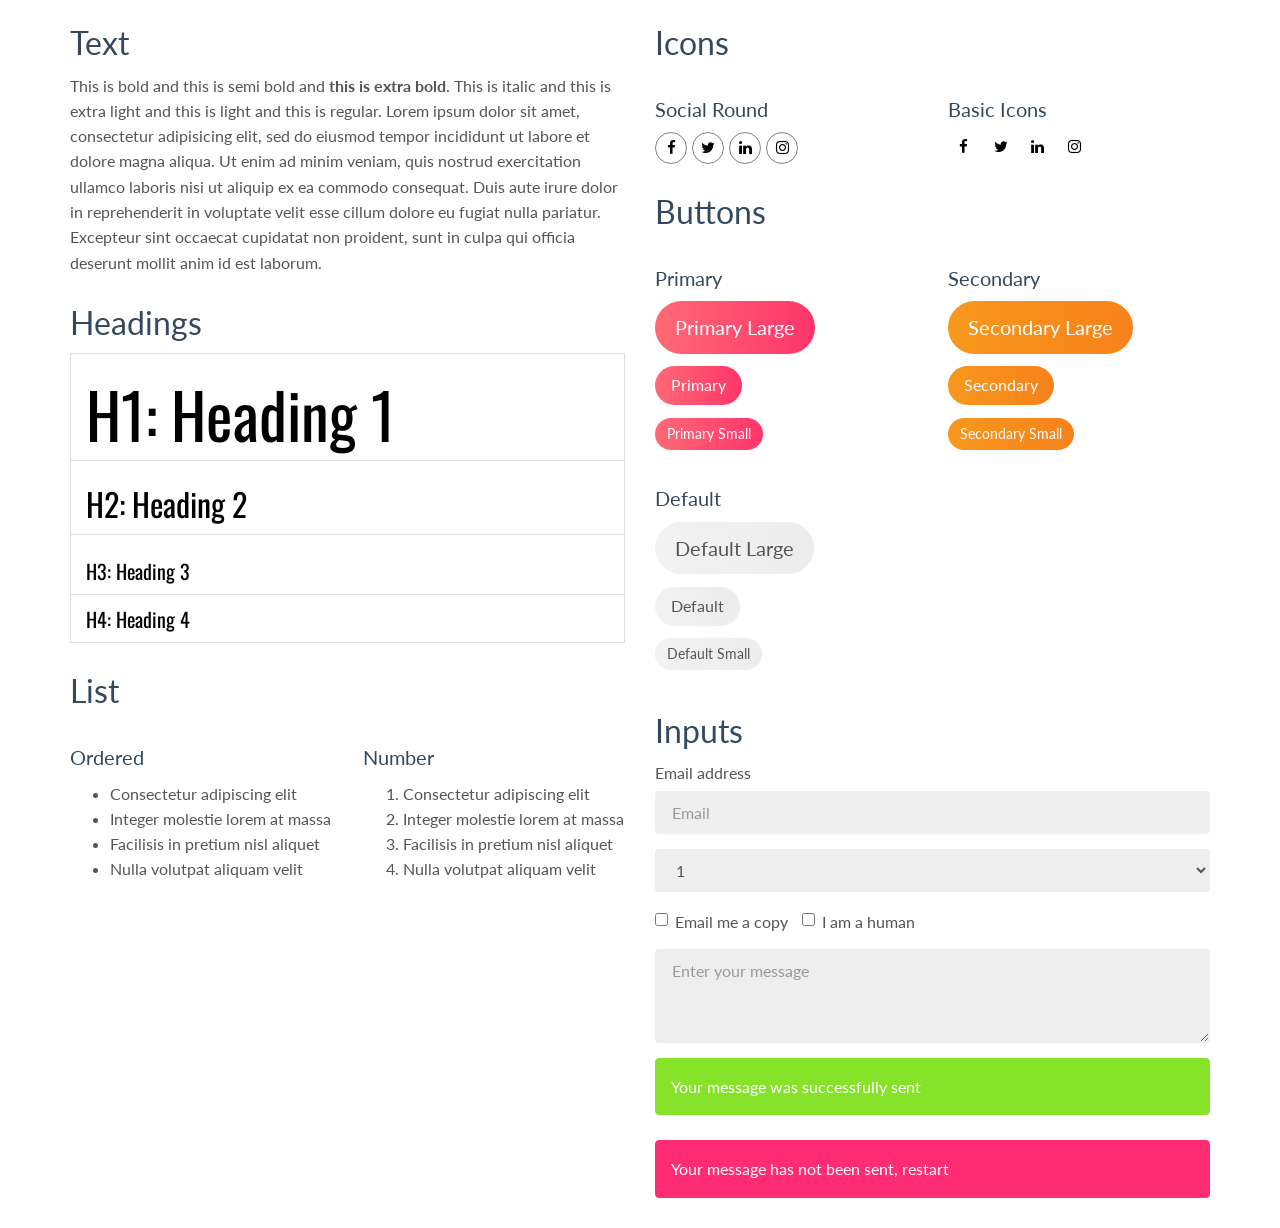
==== components.html @ 8ec6f029 "Add files via upload" ====
<!DOCTYPE html>
<html lang="en">

<head>
  <meta charset="UTF-8">
  <meta content="IE=edge" http-equiv="X-UA-Compatible">
  <meta content="width=device-width,initial-scale=1" name="viewport">
  <meta content="description" name="description">
  <meta name="google" content="notranslate" />
  <meta content="Mashup templates have been developped by Orson.io team" name="author">

  <!-- Disable tap highlight on IE -->
  <meta name="msapplication-tap-highlight" content="no">
  
  <link rel="apple-touch-icon" sizes="180x180" href="./assets/apple-icon-180x180.png">
  <link href="./assets/favicon.ico" rel="icon">

  <title>Title page</title>  

<link href="./main.d8e0d294.css" rel="stylesheet"></head>

<body class="white">


<!-- Add your site or app content here -->
  <div class="container">
    <div class="row">
      <div class="col-xs-12 col-md-6">

        <div class="template-example">
          <h2 class="template-title-example">Text</h2>
          <p>This is bold and this is semi bold and <b>this is extra bold</b>. This is italic and this is extra light and this is light
          and this is regular. Lorem ipsum dolor sit amet, consectetur adipisicing elit, sed do eiusmod
          tempor incididunt ut labore et dolore magna aliqua. Ut enim ad minim veniam,
          quis nostrud exercitation ullamco laboris nisi ut aliquip ex ea commodo
          consequat. Duis aute irure dolor in reprehenderit in voluptate velit esse
          cillum dolore eu fugiat nulla pariatur. Excepteur sint occaecat cupidatat non
          proident, sunt in culpa qui officia deserunt mollit anim id est laborum.
          </p>
        </div>

        <div class="template-example">
          <h2 class="template-title-example">Headings</h2>
          
          <table class="table table-bordered">
            <tr><td><h1>H1: Heading 1</h1></td></tr>
            <tr><td><h2>H2: Heading 2</h2></td></tr>
            <tr><td><h3>H3: Heading 3</h3></td></tr>
            <tr><td><h4>H4: Heading 4</h4></td></tr>
          </table>
          
        </div>

        
        <div class="template-example">
          <h2 class="template-title-example">List</h2>
          <div class="row">
            <div class="col-md-6">
              <h3 class="template-title-example">Ordered</h3>
              <ul>
                <li>Consectetur adipiscing elit</li>
                <li>Integer molestie lorem at massa</li>
                <li>Facilisis in pretium nisl aliquet</li>
                <li>Nulla volutpat aliquam velit</li>
              </ul>
            </div>
            <div class="col-md-6">
              <h3 class="template-title-example">Number</h3>
              <ol>
                <li>Consectetur adipiscing elit</li>
                <li>Integer molestie lorem at massa</li>
                <li>Facilisis in pretium nisl aliquet</li>
                <li>Nulla volutpat aliquam velit</li>
              </ol>
            </div>
          </div>
        </div>
        
      </div>

      <div class="col-xs-12 col-md-6">
        <div class="template-example">
          <h2 class="template-title-example">Icons</h2>
          
          <div class="row">
            <div class="col-md-6">
              <h3 class="template-title-example">Social Round</h2>
              <ul class="list-icons">
                <li>
                  <a href="" class="social-round-icon fa-icon">
                    <i class="fa fa-facebook"></i>
                  </a>
                </li>
                <li>
                  <a href="" class="social-round-icon fa-icon">
                    <i class="fa fa-twitter"></i>
                  </a>
                </li>
                <li>
                  <a href="" class="social-round-icon fa-icon">
                    <i class="fa fa-linkedin"></i>
                  </a>
                </li>
                <li>
                  <a href="" class="social-round-icon fa-icon">
                    <i class="fa fa-instagram"></i>
                  </a>
                </li>
              </ul>
            </div>
            <div class="col-md-6">
               <h3 class="template-title-example">Basic Icons</h2>
                <ul class="list-icons">
                  <li>
                    <span class="fa-icon">
                      <i class="fa fa-facebook"></i>
                    </span>
                  </li>
                  <li>
                    <span class="fa-icon">
                      <i class="fa fa-twitter"></i>
                    </span>
                  </li>
                  <li>
                    <span class="fa-icon">
                      <i class="fa fa-linkedin"></i>
                    </span>
                  </li>
                  <li>
                    <span class="fa-icon">
                      <i class="fa fa-instagram"></i>
                    </span>
                  </li>
                </ul>
            </div>

          </div>


          


        </div>

        <div class="template-example">
          <h2 class="template-title-example">Buttons</h2>
          <div class="row">
            <div class="col-md-6">
              <h3 class="template-title-example">Primary</h2>
              <div class="row">
                  <div class="col-md-6">
                  <p><a href="" class="btn btn-primary btn-lg">Primary Large</a></p>
                  <p><a href="" class="btn btn-primary">Primary </a></p>
                  <p><a href="" class="btn btn-primary btn-sm">Primary Small</a></p>
                </div>
              </div>

              <h3 class="template-title-example">Default</h2>
              <div class="row">
                  <div class="col-md-6">
                  <p><a href="" class="btn btn-default btn-lg">Default Large</a></p>
                  <p><a href="" class="btn btn-default">Default </a></p>
                  <p><a href="" class="btn btn-default btn-sm">Default Small</a></p>
                </div>
              </div>

            </div>

            <div class="col-md-6">
              <h3 class="template-title-example">Secondary</h2>
              <div class="row">
                  <div class="col-md-6">
                  <p><a href="" class="btn btn-info btn-lg">Secondary Large</a></p>
                  <p><a href="" class="btn btn-info">Secondary </a></p>
                  <p><a href="" class="btn btn-info btn-sm">Secondary Small</a></p>
                </div>
              </div>
            </div>
          </div>
        </div>
        
        <div class="template-example">
          <h2 class="template-title-example">Inputs</h2>

            <div class="form-group">
              <label for="exampleInputEmail1">Email address</label>
              <input type="email" class="form-control" id="exampleInputEmail1" placeholder="Email">
            </div>

            <div class="form-group">
              <select class="form-control">
                <option>1</option>
                <option>2</option>
                <option>3</option>
                <option>4</option>
                <option>5</option>
              </select>
            </div>

            <div class="form-group">
              <label class="checkbox-inline">
                <input 
                type="checkbox" id="inlineCheckbox1" value="option1"> Email me a copy
              </label>
              <label class="checkbox-inline">
                <input type="checkbox" id="inlineCheckbox2" value="option2"> I am a human
              </label>
            </div>

            <div class="form-group">
              <textarea class="form-control" rows="3" placeholder="Enter your message"></textarea>
            </div>
            
            <div class="alert alert-success" role="alert">Your message was successfully sent</div>
            <div class="alert alert-danger" role="alert">Your message has not been sent, restart</div>
        </div>




      </div>
    </div>
  </div>

<script type="text/javascript" src="./main.bc58148c.js"></script>
---- main.d8e0d294.css ----
@import url(https://fonts.googleapis.com/css?family=Lato:400,700|Oswald);@import url(https://maxcdn.bootstrapcdn.com/font-awesome/4.7.0/css/font-awesome.min.css);/*!
 * Bootstrap v3.3.7 (http://getbootstrap.com)
 * Copyright 2011-2016 Twitter, Inc.
 * Licensed under MIT (https://github.com/twbs/bootstrap/blob/master/LICENSE)
 */
/*! normalize.css v3.0.3 | MIT License | github.com/necolas/normalize.css */html{font-family:sans-serif;-ms-text-size-adjust:100%;-webkit-text-size-adjust:100%}body{margin:0}article,aside,details,figcaption,figure,footer,header,hgroup,main,menu,nav,section,summary{display:block}audio,canvas,progress,video{display:inline-block;vertical-align:baseline}audio:not([controls]){display:none;height:0}[hidden],template{display:none}a{background-color:transparent}a:active,a:hover{outline:0}abbr[title]{border-bottom:1px dotted}b,strong{font-weight:700}dfn{font-style:italic}h1{font-size:2em;margin:.67em 0}mark{background:#ff0;color:#000}small{font-size:80%}sub,sup{font-size:75%;line-height:0;position:relative;vertical-align:baseline}sup{top:-.5em}sub{bottom:-.25em}img{border:0}svg:not(:root){overflow:hidden}figure{margin:1em 40px}hr{box-sizing:content-box;height:0}pre{overflow:auto}code,kbd,pre,samp{font-family:monospace,monospace;font-size:1em}button,input,optgroup,select,textarea{color:inherit;font:inherit;margin:0}button{overflow:visible}button,select{text-transform:none}button,html input[type=button],input[type=reset],input[type=submit]{-webkit-appearance:button;cursor:pointer}button[disabled],html input[disabled]{cursor:default}button::-moz-focus-inner,input::-moz-focus-inner{border:0;padding:0}input{line-height:normal}input[type=checkbox],input[type=radio]{box-sizing:border-box;padding:0}input[type=number]::-webkit-inner-spin-button,input[type=number]::-webkit-outer-spin-button{height:auto}input[type=search]{-webkit-appearance:textfield;box-sizing:content-box}input[type=search]::-webkit-search-cancel-button,input[type=search]::-webkit-search-decoration{-webkit-appearance:none}fieldset{border:1px solid silver;margin:0 2px;padding:.35em .625em .75em}textarea{overflow:auto}optgroup{font-weight:700}table{border-collapse:collapse;border-spacing:0}td,th{padding:0}

/*! Source: https://github.com/h5bp/html5-boilerplate/blob/master/src/css/main.css */@media print{*,:after,:before{background:transparent!important;color:#000!important;box-shadow:none!important;text-shadow:none!important}a,a:visited{text-decoration:underline}a[href]:after{content:" (" attr(href) ")"}abbr[title]:after{content:" (" attr(title) ")"}a[href^="#"]:after,a[href^="javascript:"]:after{content:""}blockquote,pre{border:1px solid #999;page-break-inside:avoid}thead{display:table-header-group}img,tr{page-break-inside:avoid}img{max-width:100%!important}h2,h3,p{orphans:3;widows:3}h2,h3{page-break-after:avoid}.navbar{display:none}.btn>.caret,.dropup>.btn>.caret{border-top-color:#000!important}.label{border:1px solid #000}.table{border-collapse:collapse!important}.table td,.table th{background-color:#fff!important}.table-bordered td,.table-bordered th{border:1px solid #ddd!important}}*,:after,:before{-webkit-box-sizing:border-box;-moz-box-sizing:border-box;box-sizing:border-box}html{font-size:10px;-webkit-tap-highlight-color:transparent}body{font-family:Lato,Helvetica,Arial,sans-serif;font-size:16px;line-height:1.58;color:#555;background-color:#fff}button,input,select,textarea{font-family:inherit;font-size:inherit;line-height:inherit}a{color:#ff0060;text-decoration:none}a:focus,a:hover{color:#b30043;text-decoration:underline}a:focus{outline:5px auto -webkit-focus-ring-color;outline-offset:-2px}figure{margin:0}img{vertical-align:middle}.img-responsive{display:block;max-width:100%;height:auto}.img-rounded{border-radius:6px}.img-thumbnail{padding:4px;line-height:1.58;background-color:#fff;border:1px solid #ddd;border-radius:4px;-webkit-transition:all .2s ease-in-out;-o-transition:all .2s ease-in-out;transition:all .2s ease-in-out;display:inline-block;max-width:100%;height:auto}.img-circle{border-radius:50%}hr{margin-top:25px;margin-bottom:25px;border:0;border-top:1px solid #eee}.sr-only{position:absolute;width:1px;height:1px;margin:-1px;padding:0;overflow:hidden;clip:rect(0,0,0,0);border:0}.sr-only-focusable:active,.sr-only-focusable:focus{position:static;width:auto;height:auto;margin:0;overflow:visible;clip:auto}[role=button]{cursor:pointer}.h1,.h2,.h3,.h4,.h5,.h6,h1,h2,h3,h4,h5,h6{font-family:Oswald,Helvetica,Arial,sans-serif;font-weight:400;line-height:1.1;color:#000}.h1 .small,.h1 small,.h2 .small,.h2 small,.h3 .small,.h3 small,.h4 .small,.h4 small,.h5 .small,.h5 small,.h6 .small,.h6 small,h1 .small,h1 small,h2 .small,h2 small,h3 .small,h3 small,h4 .small,h4 small,h5 .small,h5 small,h6 .small,h6 small{font-weight:400;line-height:1;color:#777}.h1,.h2,.h3,h1,h2,h3{margin-top:25px;margin-bottom:12.5px}.h1 .small,.h1 small,.h2 .small,.h2 small,.h3 .small,.h3 small,h1 .small,h1 small,h2 .small,h2 small,h3 .small,h3 small{font-size:65%}.h4,.h5,.h6,h4,h5,h6{margin-top:12.5px;margin-bottom:12.5px}.h4 .small,.h4 small,.h5 .small,.h5 small,.h6 .small,.h6 small,h4 .small,h4 small,h5 .small,h5 small,h6 .small,h6 small{font-size:75%}.h1,h1{font-size:63px}.h2,h2{font-size:27px}.h3,.h4,h3,h4{font-size:20px}.h5,h5{font-size:18px}.h6,h6{font-size:14px}p{margin:0 0 12.5px}.lead{margin-bottom:25px;font-size:18px;font-weight:300;line-height:1.4}@media (min-width:768px){.lead{font-size:24px}}.small,small{font-size:87%}.mark,mark{background-color:#fcf8e3;padding:.2em}.text-left{text-align:left}.text-right{text-align:right}.text-center{text-align:center}.text-justify{text-align:justify}.text-nowrap{white-space:nowrap}.text-lowercase{text-transform:lowercase}.initialism,.text-uppercase{text-transform:uppercase}.text-capitalize{text-transform:capitalize}.text-muted{color:#777}.text-primary{color:#ff0060}a.text-primary:focus,a.text-primary:hover{color:#cc004d}.text-success{color:#fff}a.text-success:focus,a.text-success:hover{color:#e6e6e6}.text-info{color:#31708f}a.text-info:focus,a.text-info:hover{color:#245269}.text-warning{color:#8a6d3b}a.text-warning:focus,a.text-warning:hover{color:#66512c}.text-danger{color:#fff}a.text-danger:focus,a.text-danger:hover{color:#e6e6e6}.bg-primary{color:#fff;background-color:#ff0060}a.bg-primary:focus,a.bg-primary:hover{background-color:#cc004d}.bg-success{background-color:#87e329}a.bg-success:focus,a.bg-success:hover{background-color:#6dc019}.bg-info{background-color:#d9edf7}a.bg-info:focus,a.bg-info:hover{background-color:#afd9ee}.bg-warning{background-color:#fcf8e3}a.bg-warning:focus,a.bg-warning:hover{background-color:#f7ecb5}.bg-danger{background-color:#ff2c74}a.bg-danger:focus,a.bg-danger:hover{background-color:#f80055}.page-header{padding-bottom:11.5px;margin:50px 0 25px;border-bottom:1px solid #eee}ol,ul{margin-top:0;margin-bottom:12.5px}ol ol,ol ul,ul ol,ul ul{margin-bottom:0}.list-inline,.list-unstyled{padding-left:0;list-style:none}.list-inline{margin-left:-5px}.list-inline>li{display:inline-block;padding-left:5px;padding-right:5px}dl{margin-top:0;margin-bottom:25px}dd,dt{line-height:1.58}dt{font-weight:700}dd{margin-left:0}.dl-horizontal dd:after,.dl-horizontal dd:before{content:" ";display:table}.dl-horizontal dd:after{clear:both}@media (min-width:768px){.dl-horizontal dt{float:left;width:160px;clear:left;text-align:right;overflow:hidden;text-overflow:ellipsis;white-space:nowrap}.dl-horizontal dd{margin-left:180px}}abbr[data-original-title],abbr[title]{cursor:help;border-bottom:1px dotted #777}.initialism{font-size:90%}blockquote{padding:12.5px 25px;margin:0 0 25px;font-size:20px;border-left:5px solid #eee}blockquote ol:last-child,blockquote p:last-child,blockquote ul:last-child{margin-bottom:0}blockquote .small,blockquote footer,blockquote small{display:block;font-size:80%;line-height:1.58;color:#777}blockquote .small:before,blockquote footer:before,blockquote small:before{content:"\2014   \A0"}.blockquote-reverse,blockquote.pull-right{padding-right:15px;padding-left:0;border-right:5px solid #eee;border-left:0;text-align:right}.blockquote-reverse .small:before,.blockquote-reverse footer:before,.blockquote-reverse small:before,blockquote.pull-right .small:before,blockquote.pull-right footer:before,blockquote.pull-right small:before{content:""}.blockquote-reverse .small:after,.blockquote-reverse footer:after,.blockquote-reverse small:after,blockquote.pull-right .small:after,blockquote.pull-right footer:after,blockquote.pull-right small:after{content:"\A0   \2014"}address{margin-bottom:25px;font-style:normal;line-height:1.58}code,kbd,pre,samp{font-family:Menlo,Monaco,Consolas,Courier New,monospace}code{color:#c7254e;background-color:#f9f2f4;border-radius:4px}code,kbd{padding:2px 4px;font-size:90%}kbd{color:#fff;background-color:#333;border-radius:3px;box-shadow:inset 0 -1px 0 rgba(0,0,0,.25)}kbd kbd{padding:0;font-size:100%;font-weight:700;box-shadow:none}pre{display:block;padding:12px;margin:0 0 12.5px;font-size:15px;line-height:1.58;word-break:break-all;word-wrap:break-word;color:#333;background-color:#f5f5f5;border:1px solid #ccc;border-radius:4px}pre code{padding:0;font-size:inherit;color:inherit;white-space:pre-wrap;background-color:transparent;border-radius:0}.pre-scrollable{max-height:340px;overflow-y:scroll}.container{margin-right:auto;margin-left:auto;padding-left:15px;padding-right:15px}.container:after,.container:before{content:" ";display:table}.container:after{clear:both}@media (min-width:768px){.container{width:750px}}@media (min-width:992px){.container{width:970px}}@media (min-width:1200px){.container{width:1170px}}.container-fluid{margin-right:auto;margin-left:auto;padding-left:15px;padding-right:15px}.container-fluid:after,.container-fluid:before{content:" ";display:table}.container-fluid:after{clear:both}.row{margin-left:-15px;margin-right:-15px}.row:after,.row:before{content:" ";display:table}.row:after{clear:both}.col-lg-1,.col-lg-2,.col-lg-3,.col-lg-4,.col-lg-5,.col-lg-6,.col-lg-7,.col-lg-8,.col-lg-9,.col-lg-10,.col-lg-11,.col-lg-12,.col-md-1,.col-md-2,.col-md-3,.col-md-4,.col-md-5,.col-md-6,.col-md-7,.col-md-8,.col-md-9,.col-md-10,.col-md-11,.col-md-12,.col-sm-1,.col-sm-2,.col-sm-3,.col-sm-4,.col-sm-5,.col-sm-6,.col-sm-7,.col-sm-8,.col-sm-9,.col-sm-10,.col-sm-11,.col-sm-12,.col-xs-1,.col-xs-2,.col-xs-3,.col-xs-4,.col-xs-5,.col-xs-6,.col-xs-7,.col-xs-8,.col-xs-9,.col-xs-10,.col-xs-11,.col-xs-12{position:relative;min-height:1px;padding-left:15px;padding-right:15px}.col-xs-1,.col-xs-2,.col-xs-3,.col-xs-4,.col-xs-5,.col-xs-6,.col-xs-7,.col-xs-8,.col-xs-9,.col-xs-10,.col-xs-11,.col-xs-12{float:left}.col-xs-1{width:8.33333%}.col-xs-2{width:16.66667%}.col-xs-3{width:25%}.col-xs-4{width:33.33333%}.col-xs-5{width:41.66667%}.col-xs-6{width:50%}.col-xs-7{width:58.33333%}.col-xs-8{width:66.66667%}.col-xs-9{width:75%}.col-xs-10{width:83.33333%}.col-xs-11{width:91.66667%}.col-xs-12{width:100%}.col-xs-pull-0{right:auto}.col-xs-pull-1{right:8.33333%}.col-xs-pull-2{right:16.66667%}.col-xs-pull-3{right:25%}.col-xs-pull-4{right:33.33333%}.col-xs-pull-5{right:41.66667%}.col-xs-pull-6{right:50%}.col-xs-pull-7{right:58.33333%}.col-xs-pull-8{right:66.66667%}.col-xs-pull-9{right:75%}.col-xs-pull-10{right:83.33333%}.col-xs-pull-11{right:91.66667%}.col-xs-pull-12{right:100%}.col-xs-push-0{left:auto}.col-xs-push-1{left:8.33333%}.col-xs-push-2{left:16.66667%}.col-xs-push-3{left:25%}.col-xs-push-4{left:33.33333%}.col-xs-push-5{left:41.66667%}.col-xs-push-6{left:50%}.col-xs-push-7{left:58.33333%}.col-xs-push-8{left:66.66667%}.col-xs-push-9{left:75%}.col-xs-push-10{left:83.33333%}.col-xs-push-11{left:91.66667%}.col-xs-push-12{left:100%}.col-xs-offset-0{margin-left:0}.col-xs-offset-1{margin-left:8.33333%}.col-xs-offset-2{margin-left:16.66667%}.col-xs-offset-3{margin-left:25%}.col-xs-offset-4{margin-left:33.33333%}.col-xs-offset-5{margin-left:41.66667%}.col-xs-offset-6{margin-left:50%}.col-xs-offset-7{margin-left:58.33333%}.col-xs-offset-8{margin-left:66.66667%}.col-xs-offset-9{margin-left:75%}.col-xs-offset-10{margin-left:83.33333%}.col-xs-offset-11{margin-left:91.66667%}.col-xs-offset-12{margin-left:100%}@media (min-width:768px){.col-sm-1,.col-sm-2,.col-sm-3,.col-sm-4,.col-sm-5,.col-sm-6,.col-sm-7,.col-sm-8,.col-sm-9,.col-sm-10,.col-sm-11,.col-sm-12{float:left}.col-sm-1{width:8.33333%}.col-sm-2{width:16.66667%}.col-sm-3{width:25%}.col-sm-4{width:33.33333%}.col-sm-5{width:41.66667%}.col-sm-6{width:50%}.col-sm-7{width:58.33333%}.col-sm-8{width:66.66667%}.col-sm-9{width:75%}.col-sm-10{width:83.33333%}.col-sm-11{width:91.66667%}.col-sm-12{width:100%}.col-sm-pull-0{right:auto}.col-sm-pull-1{right:8.33333%}.col-sm-pull-2{right:16.66667%}.col-sm-pull-3{right:25%}.col-sm-pull-4{right:33.33333%}.col-sm-pull-5{right:41.66667%}.col-sm-pull-6{right:50%}.col-sm-pull-7{right:58.33333%}.col-sm-pull-8{right:66.66667%}.col-sm-pull-9{right:75%}.col-sm-pull-10{right:83.33333%}.col-sm-pull-11{right:91.66667%}.col-sm-pull-12{right:100%}.col-sm-push-0{left:auto}.col-sm-push-1{left:8.33333%}.col-sm-push-2{left:16.66667%}.col-sm-push-3{left:25%}.col-sm-push-4{left:33.33333%}.col-sm-push-5{left:41.66667%}.col-sm-push-6{left:50%}.col-sm-push-7{left:58.33333%}.col-sm-push-8{left:66.66667%}.col-sm-push-9{left:75%}.col-sm-push-10{left:83.33333%}.col-sm-push-11{left:91.66667%}.col-sm-push-12{left:100%}.col-sm-offset-0{margin-left:0}.col-sm-offset-1{margin-left:8.33333%}.col-sm-offset-2{margin-left:16.66667%}.col-sm-offset-3{margin-left:25%}.col-sm-offset-4{margin-left:33.33333%}.col-sm-offset-5{margin-left:41.66667%}.col-sm-offset-6{margin-left:50%}.col-sm-offset-7{margin-left:58.33333%}.col-sm-offset-8{margin-left:66.66667%}.col-sm-offset-9{margin-left:75%}.col-sm-offset-10{margin-left:83.33333%}.col-sm-offset-11{margin-left:91.66667%}.col-sm-offset-12{margin-left:100%}}@media (min-width:992px){.col-md-1,.col-md-2,.col-md-3,.col-md-4,.col-md-5,.col-md-6,.col-md-7,.col-md-8,.col-md-9,.col-md-10,.col-md-11,.col-md-12{float:left}.col-md-1{width:8.33333%}.col-md-2{width:16.66667%}.col-md-3{width:25%}.col-md-4{width:33.33333%}.col-md-5{width:41.66667%}.col-md-6{width:50%}.col-md-7{width:58.33333%}.col-md-8{width:66.66667%}.col-md-9{width:75%}.col-md-10{width:83.33333%}.col-md-11{width:91.66667%}.col-md-12{width:100%}.col-md-pull-0{right:auto}.col-md-pull-1{right:8.33333%}.col-md-pull-2{right:16.66667%}.col-md-pull-3{right:25%}.col-md-pull-4{right:33.33333%}.col-md-pull-5{right:41.66667%}.col-md-pull-6{right:50%}.col-md-pull-7{right:58.33333%}.col-md-pull-8{right:66.66667%}.col-md-pull-9{right:75%}.col-md-pull-10{right:83.33333%}.col-md-pull-11{right:91.66667%}.col-md-pull-12{right:100%}.col-md-push-0{left:auto}.col-md-push-1{left:8.33333%}.col-md-push-2{left:16.66667%}.col-md-push-3{left:25%}.col-md-push-4{left:33.33333%}.col-md-push-5{left:41.66667%}.col-md-push-6{left:50%}.col-md-push-7{left:58.33333%}.col-md-push-8{left:66.66667%}.col-md-push-9{left:75%}.col-md-push-10{left:83.33333%}.col-md-push-11{left:91.66667%}.col-md-push-12{left:100%}.col-md-offset-0{margin-left:0}.col-md-offset-1{margin-left:8.33333%}.col-md-offset-2{margin-left:16.66667%}.col-md-offset-3{margin-left:25%}.col-md-offset-4{margin-left:33.33333%}.col-md-offset-5{margin-left:41.66667%}.col-md-offset-6{margin-left:50%}.col-md-offset-7{margin-left:58.33333%}.col-md-offset-8{margin-left:66.66667%}.col-md-offset-9{margin-left:75%}.col-md-offset-10{margin-left:83.33333%}.col-md-offset-11{margin-left:91.66667%}.col-md-offset-12{margin-left:100%}}@media (min-width:1200px){.col-lg-1,.col-lg-2,.col-lg-3,.col-lg-4,.col-lg-5,.col-lg-6,.col-lg-7,.col-lg-8,.col-lg-9,.col-lg-10,.col-lg-11,.col-lg-12{float:left}.col-lg-1{width:8.33333%}.col-lg-2{width:16.66667%}.col-lg-3{width:25%}.col-lg-4{width:33.33333%}.col-lg-5{width:41.66667%}.col-lg-6{width:50%}.col-lg-7{width:58.33333%}.col-lg-8{width:66.66667%}.col-lg-9{width:75%}.col-lg-10{width:83.33333%}.col-lg-11{width:91.66667%}.col-lg-12{width:100%}.col-lg-pull-0{right:auto}.col-lg-pull-1{right:8.33333%}.col-lg-pull-2{right:16.66667%}.col-lg-pull-3{right:25%}.col-lg-pull-4{right:33.33333%}.col-lg-pull-5{right:41.66667%}.col-lg-pull-6{right:50%}.col-lg-pull-7{right:58.33333%}.col-lg-pull-8{right:66.66667%}.col-lg-pull-9{right:75%}.col-lg-pull-10{right:83.33333%}.col-lg-pull-11{right:91.66667%}.col-lg-pull-12{right:100%}.col-lg-push-0{left:auto}.col-lg-push-1{left:8.33333%}.col-lg-push-2{left:16.66667%}.col-lg-push-3{left:25%}.col-lg-push-4{left:33.33333%}.col-lg-push-5{left:41.66667%}.col-lg-push-6{left:50%}.col-lg-push-7{left:58.33333%}.col-lg-push-8{left:66.66667%}.col-lg-push-9{left:75%}.col-lg-push-10{left:83.33333%}.col-lg-push-11{left:91.66667%}.col-lg-push-12{left:100%}.col-lg-offset-0{margin-left:0}.col-lg-offset-1{margin-left:8.33333%}.col-lg-offset-2{margin-left:16.66667%}.col-lg-offset-3{margin-left:25%}.col-lg-offset-4{margin-left:33.33333%}.col-lg-offset-5{margin-left:41.66667%}.col-lg-offset-6{margin-left:50%}.col-lg-offset-7{margin-left:58.33333%}.col-lg-offset-8{margin-left:66.66667%}.col-lg-offset-9{margin-left:75%}.col-lg-offset-10{margin-left:83.33333%}.col-lg-offset-11{margin-left:91.66667%}.col-lg-offset-12{margin-left:100%}}table{background-color:transparent}caption{padding-top:8px;padding-bottom:8px;color:#777}caption,th{text-align:left}.table{width:100%;max-width:100%;margin-bottom:25px}.table>tbody>tr>td,.table>tbody>tr>th,.table>tfoot>tr>td,.table>tfoot>tr>th,.table>thead>tr>td,.table>thead>tr>th{padding:8px;line-height:1.58;vertical-align:top;border-top:1px solid #ddd}.table>thead>tr>th{vertical-align:bottom;border-bottom:2px solid #ddd}.table>caption+thead>tr:first-child>td,.table>caption+thead>tr:first-child>th,.table>colgroup+thead>tr:first-child>td,.table>colgroup+thead>tr:first-child>th,.table>thead:first-child>tr:first-child>td,.table>thead:first-child>tr:first-child>th{border-top:0}.table>tbody+tbody{border-top:2px solid #ddd}.table .table{background-color:#fff}.table-condensed>tbody>tr>td,.table-condensed>tbody>tr>th,.table-condensed>tfoot>tr>td,.table-condensed>tfoot>tr>th,.table-condensed>thead>tr>td,.table-condensed>thead>tr>th{padding:5px}.table-bordered,.table-bordered>tbody>tr>td,.table-bordered>tbody>tr>th,.table-bordered>tfoot>tr>td,.table-bordered>tfoot>tr>th,.table-bordered>thead>tr>td,.table-bordered>thead>tr>th{border:1px solid #ddd}.table-bordered>thead>tr>td,.table-bordered>thead>tr>th{border-bottom-width:2px}.table-striped>tbody>tr:nth-of-type(odd){background-color:#f9f9f9}.table-hover>tbody>tr:hover{background-color:#f5f5f5}table col[class*=col-]{position:static;float:none;display:table-column}table td[class*=col-],table th[class*=col-]{position:static;float:none;display:table-cell}.table>tbody>tr.active>td,.table>tbody>tr.active>th,.table>tbody>tr>td.active,.table>tbody>tr>th.active,.table>tfoot>tr.active>td,.table>tfoot>tr.active>th,.table>tfoot>tr>td.active,.table>tfoot>tr>th.active,.table>thead>tr.active>td,.table>thead>tr.active>th,.table>thead>tr>td.active,.table>thead>tr>th.active{background-color:#f5f5f5}.table-hover>tbody>tr.active:hover>td,.table-hover>tbody>tr.active:hover>th,.table-hover>tbody>tr:hover>.active,.table-hover>tbody>tr>td.active:hover,.table-hover>tbody>tr>th.active:hover{background-color:#e8e8e8}.table>tbody>tr.success>td,.table>tbody>tr.success>th,.table>tbody>tr>td.success,.table>tbody>tr>th.success,.table>tfoot>tr.success>td,.table>tfoot>tr.success>th,.table>tfoot>tr>td.success,.table>tfoot>tr>th.success,.table>thead>tr.success>td,.table>thead>tr.success>th,.table>thead>tr>td.success,.table>thead>tr>th.success{background-color:#87e329}.table-hover>tbody>tr.success:hover>td,.table-hover>tbody>tr.success:hover>th,.table-hover>tbody>tr:hover>.success,.table-hover>tbody>tr>td.success:hover,.table-hover>tbody>tr>th.success:hover{background-color:#7ad61c}.table>tbody>tr.info>td,.table>tbody>tr.info>th,.table>tbody>tr>td.info,.table>tbody>tr>th.info,.table>tfoot>tr.info>td,.table>tfoot>tr.info>th,.table>tfoot>tr>td.info,.table>tfoot>tr>th.info,.table>thead>tr.info>td,.table>thead>tr.info>th,.table>thead>tr>td.info,.table>thead>tr>th.info{background-color:#d9edf7}.table-hover>tbody>tr.info:hover>td,.table-hover>tbody>tr.info:hover>th,.table-hover>tbody>tr:hover>.info,.table-hover>tbody>tr>td.info:hover,.table-hover>tbody>tr>th.info:hover{background-color:#c4e3f3}.table>tbody>tr.warning>td,.table>tbody>tr.warning>th,.table>tbody>tr>td.warning,.table>tbody>tr>th.warning,.table>tfoot>tr.warning>td,.table>tfoot>tr.warning>th,.table>tfoot>tr>td.warning,.table>tfoot>tr>th.warning,.table>thead>tr.warning>td,.table>thead>tr.warning>th,.table>thead>tr>td.warning,.table>thead>tr>th.warning{background-color:#fcf8e3}.table-hover>tbody>tr.warning:hover>td,.table-hover>tbody>tr.warning:hover>th,.table-hover>tbody>tr:hover>.warning,.table-hover>tbody>tr>td.warning:hover,.table-hover>tbody>tr>th.warning:hover{background-color:#faf2cc}.table>tbody>tr.danger>td,.table>tbody>tr.danger>th,.table>tbody>tr>td.danger,.table>tbody>tr>th.danger,.table>tfoot>tr.danger>td,.table>tfoot>tr.danger>th,.table>tfoot>tr>td.danger,.table>tfoot>tr>th.danger,.table>thead>tr.danger>td,.table>thead>tr.danger>th,.table>thead>tr>td.danger,.table>thead>tr>th.danger{background-color:#ff2c74}.table-hover>tbody>tr.danger:hover>td,.table-hover>tbody>tr.danger:hover>th,.table-hover>tbody>tr:hover>.danger,.table-hover>tbody>tr>td.danger:hover,.table-hover>tbody>tr>th.danger:hover{background-color:#ff1363}.table-responsive{overflow-x:auto;min-height:.01%}@media screen and (max-width:767px){.table-responsive{width:100%;margin-bottom:18.75px;overflow-y:hidden;-ms-overflow-style:-ms-autohiding-scrollbar;border:1px solid #ddd}.table-responsive>.table{margin-bottom:0}.table-responsive>.table>tbody>tr>td,.table-responsive>.table>tbody>tr>th,.table-responsive>.table>tfoot>tr>td,.table-responsive>.table>tfoot>tr>th,.table-responsive>.table>thead>tr>td,.table-responsive>.table>thead>tr>th{white-space:nowrap}.table-responsive>.table-bordered{border:0}.table-responsive>.table-bordered>tbody>tr>td:first-child,.table-responsive>.table-bordered>tbody>tr>th:first-child,.table-responsive>.table-bordered>tfoot>tr>td:first-child,.table-responsive>.table-bordered>tfoot>tr>th:first-child,.table-responsive>.table-bordered>thead>tr>td:first-child,.table-responsive>.table-bordered>thead>tr>th:first-child{border-left:0}.table-responsive>.table-bordered>tbody>tr>td:last-child,.table-responsive>.table-bordered>tbody>tr>th:last-child,.table-responsive>.table-bordered>tfoot>tr>td:last-child,.table-responsive>.table-bordered>tfoot>tr>th:last-child,.table-responsive>.table-bordered>thead>tr>td:last-child,.table-responsive>.table-bordered>thead>tr>th:last-child{border-right:0}.table-responsive>.table-bordered>tbody>tr:last-child>td,.table-responsive>.table-bordered>tbody>tr:last-child>th,.table-responsive>.table-bordered>tfoot>tr:last-child>td,.table-responsive>.table-bordered>tfoot>tr:last-child>th{border-bottom:0}}fieldset{margin:0;min-width:0}fieldset,legend{padding:0;border:0}legend{display:block;width:100%;margin-bottom:25px;font-size:24px;line-height:inherit;color:#333;border-bottom:1px solid #e5e5e5}label{display:inline-block;max-width:100%;margin-bottom:5px;font-weight:700}input[type=search]{-webkit-box-sizing:border-box;-moz-box-sizing:border-box;box-sizing:border-box}input[type=checkbox],input[type=radio]{margin:4px 0 0;margin-top:1px\9;line-height:normal}input[type=file]{display:block}input[type=range]{display:block;width:100%}select[multiple],select[size]{height:auto}input[type=checkbox]:focus,input[type=file]:focus,input[type=radio]:focus{outline:5px auto -webkit-focus-ring-color;outline-offset:-2px}output{padding-top:9px}.form-control,output{display:block;font-size:16px;line-height:1.58;color:#555}.form-control{width:100%;height:43px;padding:8px 16px;background-color:#eee;background-image:none;border:1px solid transparent;border-radius:4px;-webkit-box-shadow:inset 0 1px 1px rgba(0,0,0,.075);box-shadow:inset 0 1px 1px rgba(0,0,0,.075);-webkit-transition:border-color .15s ease-in-out,box-shadow .15s ease-in-out;-o-transition:border-color ease-in-out .15s,box-shadow ease-in-out .15s;transition:border-color .15s ease-in-out,box-shadow .15s ease-in-out}.form-control:focus{border-color:#66afe9;-webkit-box-shadow:inset 0 1px 1px rgba(0,0,0,.075),0 0 8px rgba(102,175,233,.6);box-shadow:inset 0 1px 1px rgba(0,0,0,.075),0 0 8px rgba(102,175,233,.6)}.form-control::-moz-placeholder{color:#999;opacity:1}.form-control:-ms-input-placeholder{color:#999}.form-control::-webkit-input-placeholder{color:#999}.form-control::-ms-expand{border:0;background-color:transparent}.form-control[disabled],.form-control[readonly],fieldset[disabled] .form-control{background-color:#eee;opacity:1}.form-control[disabled],fieldset[disabled] .form-control{cursor:not-allowed}textarea.form-control{height:auto}input[type=search]{-webkit-appearance:none}@media screen and (-webkit-min-device-pixel-ratio:0){input[type=date].form-control,input[type=datetime-local].form-control,input[type=month].form-control,input[type=time].form-control{line-height:43px}.input-group-sm>.input-group-btn>input[type=date].btn,.input-group-sm>.input-group-btn>input[type=datetime-local].btn,.input-group-sm>.input-group-btn>input[type=month].btn,.input-group-sm>.input-group-btn>input[type=time].btn,.input-group-sm>input[type=date].form-control,.input-group-sm>input[type=date].input-group-addon,.input-group-sm>input[type=datetime-local].form-control,.input-group-sm>input[type=datetime-local].input-group-addon,.input-group-sm>input[type=month].form-control,.input-group-sm>input[type=month].input-group-addon,.input-group-sm>input[type=time].form-control,.input-group-sm>input[type=time].input-group-addon,.input-group-sm input[type=date],.input-group-sm input[type=datetime-local],.input-group-sm input[type=month],.input-group-sm input[type=time],input[type=date].input-sm,input[type=datetime-local].input-sm,input[type=month].input-sm,input[type=time].input-sm{line-height:35px}.input-group-lg>.input-group-btn>input[type=date].btn,.input-group-lg>.input-group-btn>input[type=datetime-local].btn,.input-group-lg>.input-group-btn>input[type=month].btn,.input-group-lg>.input-group-btn>input[type=time].btn,.input-group-lg>input[type=date].form-control,.input-group-lg>input[type=date].input-group-addon,.input-group-lg>input[type=datetime-local].form-control,.input-group-lg>input[type=datetime-local].input-group-addon,.input-group-lg>input[type=month].form-control,.input-group-lg>input[type=month].input-group-addon,.input-group-lg>input[type=time].form-control,.input-group-lg>input[type=time].input-group-addon,.input-group-lg input[type=date],.input-group-lg input[type=datetime-local],.input-group-lg input[type=month],.input-group-lg input[type=time],input[type=date].input-lg,input[type=datetime-local].input-lg,input[type=month].input-lg,input[type=time].input-lg{line-height:53px}}.form-group{margin-bottom:15px}.checkbox,.radio{position:relative;display:block;margin-top:10px;margin-bottom:10px}.checkbox label,.radio label{min-height:25px;padding-left:20px;margin-bottom:0;font-weight:400;cursor:pointer}.checkbox-inline input[type=checkbox],.checkbox input[type=checkbox],.radio-inline input[type=radio],.radio input[type=radio]{position:absolute;margin-left:-20px;margin-top:4px\9}.checkbox+.checkbox,.radio+.radio{margin-top:-5px}.checkbox-inline,.radio-inline{position:relative;display:inline-block;padding-left:20px;margin-bottom:0;vertical-align:middle;font-weight:400;cursor:pointer}.checkbox-inline+.checkbox-inline,.radio-inline+.radio-inline{margin-top:0;margin-left:10px}.checkbox-inline.disabled,.checkbox.disabled label,.radio-inline.disabled,.radio.disabled label,fieldset[disabled] .checkbox-inline,fieldset[disabled] .checkbox label,fieldset[disabled] .radio-inline,fieldset[disabled] .radio label,fieldset[disabled] input[type=checkbox],fieldset[disabled] input[type=radio],input[type=checkbox].disabled,input[type=checkbox][disabled],input[type=radio].disabled,input[type=radio][disabled]{cursor:not-allowed}.form-control-static{padding-top:9px;padding-bottom:9px;margin-bottom:0;min-height:41px}.form-control-static.input-lg,.form-control-static.input-sm,.input-group-lg>.form-control-static.form-control,.input-group-lg>.form-control-static.input-group-addon,.input-group-lg>.input-group-btn>.form-control-static.btn,.input-group-sm>.form-control-static.form-control,.input-group-sm>.form-control-static.input-group-addon,.input-group-sm>.input-group-btn>.form-control-static.btn{padding-left:0;padding-right:0}.input-group-sm>.form-control,.input-group-sm>.input-group-addon,.input-group-sm>.input-group-btn>.btn,.input-sm{height:35px;padding:6px 12px;font-size:14px;line-height:1.5;border-radius:3px}.input-group-sm>.input-group-btn>select.btn,.input-group-sm>select.form-control,.input-group-sm>select.input-group-addon,select.input-sm{height:35px;line-height:35px}.input-group-sm>.input-group-btn>select[multiple].btn,.input-group-sm>.input-group-btn>textarea.btn,.input-group-sm>select[multiple].form-control,.input-group-sm>select[multiple].input-group-addon,.input-group-sm>textarea.form-control,.input-group-sm>textarea.input-group-addon,select[multiple].input-sm,textarea.input-sm{height:auto}.form-group-sm .form-control{height:35px;padding:6px 12px;font-size:14px;line-height:1.5;border-radius:3px}.form-group-sm select.form-control{height:35px;line-height:35px}.form-group-sm select[multiple].form-control,.form-group-sm textarea.form-control{height:auto}.form-group-sm .form-control-static{height:35px;min-height:39px;padding:7px 12px;font-size:14px;line-height:1.5}.input-group-lg>.form-control,.input-group-lg>.input-group-addon,.input-group-lg>.input-group-btn>.btn,.input-lg{height:53px;padding:12px 20px;font-size:20px;line-height:1.33333;border-radius:6px}.input-group-lg>.input-group-btn>select.btn,.input-group-lg>select.form-control,.input-group-lg>select.input-group-addon,select.input-lg{height:53px;line-height:53px}.input-group-lg>.input-group-btn>select[multiple].btn,.input-group-lg>.input-group-btn>textarea.btn,.input-group-lg>select[multiple].form-control,.input-group-lg>select[multiple].input-group-addon,.input-group-lg>textarea.form-control,.input-group-lg>textarea.input-group-addon,select[multiple].input-lg,textarea.input-lg{height:auto}.form-group-lg .form-control{height:53px;padding:12px 20px;font-size:20px;line-height:1.33333;border-radius:6px}.form-group-lg select.form-control{height:53px;line-height:53px}.form-group-lg select[multiple].form-control,.form-group-lg textarea.form-control{height:auto}.form-group-lg .form-control-static{height:53px;min-height:45px;padding:13px 20px;font-size:20px;line-height:1.33333}.has-feedback{position:relative}.has-feedback .form-control{padding-right:53.75px}.form-control-feedback{position:absolute;top:0;right:0;z-index:2;display:block;width:43px;height:43px;line-height:43px;text-align:center;pointer-events:none}.form-group-lg .form-control+.form-control-feedback,.input-group-lg+.form-control-feedback,.input-group-lg>.form-control+.form-control-feedback,.input-group-lg>.input-group-addon+.form-control-feedback,.input-group-lg>.input-group-btn>.btn+.form-control-feedback,.input-lg+.form-control-feedback{width:53px;height:53px;line-height:53px}.form-group-sm .form-control+.form-control-feedback,.input-group-sm+.form-control-feedback,.input-group-sm>.form-control+.form-control-feedback,.input-group-sm>.input-group-addon+.form-control-feedback,.input-group-sm>.input-group-btn>.btn+.form-control-feedback,.input-sm+.form-control-feedback{width:35px;height:35px;line-height:35px}.has-success .checkbox,.has-success .checkbox-inline,.has-success.checkbox-inline label,.has-success.checkbox label,.has-success .control-label,.has-success .help-block,.has-success .radio,.has-success .radio-inline,.has-success.radio-inline label,.has-success.radio label{color:#fff}.has-success .form-control{border-color:#fff;-webkit-box-shadow:inset 0 1px 1px rgba(0,0,0,.075);box-shadow:inset 0 1px 1px rgba(0,0,0,.075)}.has-success .form-control:focus{border-color:#e6e6e6;-webkit-box-shadow:inset 0 1px 1px rgba(0,0,0,.075),0 0 6px #fff;box-shadow:inset 0 1px 1px rgba(0,0,0,.075),0 0 6px #fff}.has-success .input-group-addon{color:#fff;border-color:#fff;background-color:#87e329}.has-success .form-control-feedback{color:#fff}.has-warning .checkbox,.has-warning .checkbox-inline,.has-warning.checkbox-inline label,.has-warning.checkbox label,.has-warning .control-label,.has-warning .help-block,.has-warning .radio,.has-warning .radio-inline,.has-warning.radio-inline label,.has-warning.radio label{color:#8a6d3b}.has-warning .form-control{border-color:#8a6d3b;-webkit-box-shadow:inset 0 1px 1px rgba(0,0,0,.075);box-shadow:inset 0 1px 1px rgba(0,0,0,.075)}.has-warning .form-control:focus{border-color:#66512c;-webkit-box-shadow:inset 0 1px 1px rgba(0,0,0,.075),0 0 6px #c0a16b;box-shadow:inset 0 1px 1px rgba(0,0,0,.075),0 0 6px #c0a16b}.has-warning .input-group-addon{color:#8a6d3b;border-color:#8a6d3b;background-color:#fcf8e3}.has-warning .form-control-feedback{color:#8a6d3b}.has-error .checkbox,.has-error .checkbox-inline,.has-error.checkbox-inline label,.has-error.checkbox label,.has-error .control-label,.has-error .help-block,.has-error .radio,.has-error .radio-inline,.has-error.radio-inline label,.has-error.radio label{color:#fff}.has-error .form-control{border-color:#fff;-webkit-box-shadow:inset 0 1px 1px rgba(0,0,0,.075);box-shadow:inset 0 1px 1px rgba(0,0,0,.075)}.has-error .form-control:focus{border-color:#e6e6e6;-webkit-box-shadow:inset 0 1px 1px rgba(0,0,0,.075),0 0 6px #fff;box-shadow:inset 0 1px 1px rgba(0,0,0,.075),0 0 6px #fff}.has-error .input-group-addon{color:#fff;border-color:#fff;background-color:#ff2c74}.has-error .form-control-feedback{color:#fff}.has-feedback label~.form-control-feedback{top:30px}.has-feedback label.sr-only~.form-control-feedback{top:0}.help-block{display:block;margin-top:5px;margin-bottom:10px;color:#959595}@media (min-width:768px){.form-inline .form-group{display:inline-block;margin-bottom:0;vertical-align:middle}.form-inline .form-control{display:inline-block;width:auto;vertical-align:middle}.form-inline .form-control-static{display:inline-block}.form-inline .input-group{display:inline-table;vertical-align:middle}.form-inline .input-group .form-control,.form-inline .input-group .input-group-addon,.form-inline .input-group .input-group-btn{width:auto}.form-inline .input-group>.form-control{width:100%}.form-inline .control-label{margin-bottom:0;vertical-align:middle}.form-inline .checkbox,.form-inline .radio{display:inline-block;margin-top:0;margin-bottom:0;vertical-align:middle}.form-inline .checkbox label,.form-inline .radio label{padding-left:0}.form-inline .checkbox input[type=checkbox],.form-inline .radio input[type=radio]{position:relative;margin-left:0}.form-inline .has-feedback .form-control-feedback{top:0}}.form-horizontal .checkbox,.form-horizontal .checkbox-inline,.form-horizontal .radio,.form-horizontal .radio-inline{margin-top:0;margin-bottom:0;padding-top:9px}.form-horizontal .checkbox,.form-horizontal .radio{min-height:34px}.form-horizontal .form-group{margin-left:-15px;margin-right:-15px}.form-horizontal .form-group:after,.form-horizontal .form-group:before{content:" ";display:table}.form-horizontal .form-group:after{clear:both}@media (min-width:768px){.form-horizontal .control-label{text-align:right;margin-bottom:0;padding-top:9px}}.form-horizontal .has-feedback .form-control-feedback{right:15px}@media (min-width:768px){.form-horizontal .form-group-lg .control-label{padding-top:13px;font-size:20px}}@media (min-width:768px){.form-horizontal .form-group-sm .control-label{padding-top:7px;font-size:14px}}.btn{display:inline-block;margin-bottom:0;font-weight:400;text-align:center;vertical-align:middle;touch-action:manipulation;cursor:pointer;background-image:none;border:1px solid transparent;white-space:nowrap;padding:8px 16px;font-size:16px;line-height:1.58;border-radius:50px;-webkit-user-select:none;-moz-user-select:none;-ms-user-select:none;user-select:none}.btn.active.focus,.btn.active:focus,.btn.focus,.btn:active.focus,.btn:active:focus,.btn:focus{outline:5px auto -webkit-focus-ring-color;outline-offset:-2px}.btn.focus,.btn:focus,.btn:hover{color:#555;text-decoration:none}.btn.active,.btn:active{outline:0;background-image:none;-webkit-box-shadow:inset 0 3px 5px rgba(0,0,0,.125);box-shadow:inset 0 3px 5px rgba(0,0,0,.125)}.btn.disabled,.btn[disabled],fieldset[disabled] .btn{cursor:not-allowed;opacity:.65;filter:alpha(opacity=65);-webkit-box-shadow:none;box-shadow:none}a.btn.disabled,fieldset[disabled] a.btn{pointer-events:none}.btn-default{color:#555;background-color:#fff;border-color:#ccc}.btn-default.focus,.btn-default:focus{color:#555;background-color:#e6e6e6;border-color:#8c8c8c}.btn-default.active,.btn-default:active,.btn-default:hover,.open>.btn-default.dropdown-toggle{color:#555;background-color:#e6e6e6;border-color:#adadad}.btn-default.active.focus,.btn-default.active:focus,.btn-default.active:hover,.btn-default:active.focus,.btn-default:active:focus,.btn-default:active:hover,.open>.btn-default.dropdown-toggle.focus,.open>.btn-default.dropdown-toggle:focus,.open>.btn-default.dropdown-toggle:hover{color:#555;background-color:#d4d4d4;border-color:#8c8c8c}.btn-default.active,.btn-default:active,.open>.btn-default.dropdown-toggle{background-image:none}.btn-default.disabled.focus,.btn-default.disabled:focus,.btn-default.disabled:hover,.btn-default[disabled].focus,.btn-default[disabled]:focus,.btn-default[disabled]:hover,fieldset[disabled] .btn-default.focus,fieldset[disabled] .btn-default:focus,fieldset[disabled] .btn-default:hover{background-color:#fff;border-color:#ccc}.btn-default .badge{color:#fff;background-color:#555}.btn-primary{color:#fff;background-color:#ff0060;border-color:#ff0060}.btn-primary.focus,.btn-primary:focus{color:#fff;background-color:#cc004d;border-color:#800030}.btn-primary.active,.btn-primary:active,.btn-primary:hover,.open>.btn-primary.dropdown-toggle{color:#fff;background-color:#cc004d;border-color:#c20049}.btn-primary.active.focus,.btn-primary.active:focus,.btn-primary.active:hover,.btn-primary:active.focus,.btn-primary:active:focus,.btn-primary:active:hover,.open>.btn-primary.dropdown-toggle.focus,.open>.btn-primary.dropdown-toggle:focus,.open>.btn-primary.dropdown-toggle:hover{color:#fff;background-color:#a8003f;border-color:#800030}.btn-primary.active,.btn-primary:active,.open>.btn-primary.dropdown-toggle{background-image:none}.btn-primary.disabled.focus,.btn-primary.disabled:focus,.btn-primary.disabled:hover,.btn-primary[disabled].focus,.btn-primary[disabled]:focus,.btn-primary[disabled]:hover,fieldset[disabled] .btn-primary.focus,fieldset[disabled] .btn-primary:focus,fieldset[disabled] .btn-primary:hover{background-color:#ff0060;border-color:#ff0060}.btn-primary .badge{color:#ff0060;background-color:#fff}.btn-success{color:#fff;background-color:#5cb85c;border-color:#5cb85c}.btn-success.focus,.btn-success:focus{color:#fff;background-color:#449d44;border-color:#2d672d}.btn-success.active,.btn-success:active,.btn-success:hover,.open>.btn-success.dropdown-toggle{color:#fff;background-color:#449d44;border-color:#419641}.btn-success.active.focus,.btn-success.active:focus,.btn-success.active:hover,.btn-success:active.focus,.btn-success:active:focus,.btn-success:active:hover,.open>.btn-success.dropdown-toggle.focus,.open>.btn-success.dropdown-toggle:focus,.open>.btn-success.dropdown-toggle:hover{color:#fff;background-color:#398439;border-color:#2d672d}.btn-success.active,.btn-success:active,.open>.btn-success.dropdown-toggle{background-image:none}.btn-success.disabled.focus,.btn-success.disabled:focus,.btn-success.disabled:hover,.btn-success[disabled].focus,.btn-success[disabled]:focus,.btn-success[disabled]:hover,fieldset[disabled] .btn-success.focus,fieldset[disabled] .btn-success:focus,fieldset[disabled] .btn-success:hover{background-color:#5cb85c;border-color:#5cb85c}.btn-success .badge{color:#5cb85c;background-color:#fff}.btn-info{color:#fff;background-color:#f7981c;border-color:#f7981c}.btn-info.focus,.btn-info:focus{color:#fff;background-color:#d87e08;border-color:#8e5305}.btn-info.active,.btn-info:active,.btn-info:hover,.open>.btn-info.dropdown-toggle{color:#fff;background-color:#d87e08;border-color:#cf7807}.btn-info.active.focus,.btn-info.active:focus,.btn-info.active:hover,.btn-info:active.focus,.btn-info:active:focus,.btn-info:active:hover,.open>.btn-info.dropdown-toggle.focus,.open>.btn-info.dropdown-toggle:focus,.open>.btn-info.dropdown-toggle:hover{color:#fff;background-color:#b66a06;border-color:#8e5305}.btn-info.active,.btn-info:active,.open>.btn-info.dropdown-toggle{background-image:none}.btn-info.disabled.focus,.btn-info.disabled:focus,.btn-info.disabled:hover,.btn-info[disabled].focus,.btn-info[disabled]:focus,.btn-info[disabled]:hover,fieldset[disabled] .btn-info.focus,fieldset[disabled] .btn-info:focus,fieldset[disabled] .btn-info:hover{background-color:#f7981c;border-color:#f7981c}.btn-info .badge{color:#f7981c;background-color:#fff}.btn-warning{color:#fff;background-color:#f0ad4e;border-color:#f0ad4e}.btn-warning.focus,.btn-warning:focus{color:#fff;background-color:#ec971f;border-color:#b06d0f}.btn-warning.active,.btn-warning:active,.btn-warning:hover,.open>.btn-warning.dropdown-toggle{color:#fff;background-color:#ec971f;border-color:#eb9316}.btn-warning.active.focus,.btn-warning.active:focus,.btn-warning.active:hover,.btn-warning:active.focus,.btn-warning:active:focus,.btn-warning:active:hover,.open>.btn-warning.dropdown-toggle.focus,.open>.btn-warning.dropdown-toggle:focus,.open>.btn-warning.dropdown-toggle:hover{color:#fff;background-color:#d58512;border-color:#b06d0f}.btn-warning.active,.btn-warning:active,.open>.btn-warning.dropdown-toggle{background-image:none}.btn-warning.disabled.focus,.btn-warning.disabled:focus,.btn-warning.disabled:hover,.btn-warning[disabled].focus,.btn-warning[disabled]:focus,.btn-warning[disabled]:hover,fieldset[disabled] .btn-warning.focus,fieldset[disabled] .btn-warning:focus,fieldset[disabled] .btn-warning:hover{background-color:#f0ad4e;border-color:#f0ad4e}.btn-warning .badge{color:#f0ad4e;background-color:#fff}.btn-danger{color:#fff;background-color:#d9534f;border-color:#d9534f}.btn-danger.focus,.btn-danger:focus{color:#fff;background-color:#c9302c;border-color:#8b211e}.btn-danger.active,.btn-danger:active,.btn-danger:hover,.open>.btn-danger.dropdown-toggle{color:#fff;background-color:#c9302c;border-color:#c12e2a}.btn-danger.active.focus,.btn-danger.active:focus,.btn-danger.active:hover,.btn-danger:active.focus,.btn-danger:active:focus,.btn-danger:active:hover,.open>.btn-danger.dropdown-toggle.focus,.open>.btn-danger.dropdown-toggle:focus,.open>.btn-danger.dropdown-toggle:hover{color:#fff;background-color:#ac2925;border-color:#8b211e}.btn-danger.active,.btn-danger:active,.open>.btn-danger.dropdown-toggle{background-image:none}.btn-danger.disabled.focus,.btn-danger.disabled:focus,.btn-danger.disabled:hover,.btn-danger[disabled].focus,.btn-danger[disabled]:focus,.btn-danger[disabled]:hover,fieldset[disabled] .btn-danger.focus,fieldset[disabled] .btn-danger:focus,fieldset[disabled] .btn-danger:hover{background-color:#d9534f;border-color:#d9534f}.btn-danger .badge{color:#d9534f;background-color:#fff}.btn-link{color:#ff0060;font-weight:400;border-radius:0}.btn-link,.btn-link.active,.btn-link:active,.btn-link[disabled],fieldset[disabled] .btn-link{background-color:transparent;-webkit-box-shadow:none;box-shadow:none}.btn-link,.btn-link:active,.btn-link:focus,.btn-link:hover{border-color:transparent}.btn-link:focus,.btn-link:hover{color:#b30043;text-decoration:underline;background-color:transparent}.btn-link[disabled]:focus,.btn-link[disabled]:hover,fieldset[disabled] .btn-link:focus,fieldset[disabled] .btn-link:hover{color:#777;text-decoration:none}.btn-group-lg>.btn,.btn-lg{padding:12px 20px;font-size:20px;line-height:1.33333;border-radius:50px}.btn-group-sm>.btn,.btn-sm{padding:6px 12px;font-size:14px;line-height:1.5;border-radius:50px}.btn-group-xs>.btn,.btn-xs{padding:1px 5px;font-size:14px;line-height:1.5;border-radius:50px}.btn-block{display:block;width:100%}.btn-block+.btn-block{margin-top:5px}input[type=button].btn-block,input[type=reset].btn-block,input[type=submit].btn-block{width:100%}.fade{opacity:0;-webkit-transition:opacity .15s linear;-o-transition:opacity .15s linear;transition:opacity .15s linear}.fade.in{opacity:1}.collapse{display:none}.collapse.in{display:block}tr.collapse.in{display:table-row}tbody.collapse.in{display:table-row-group}.collapsing{position:relative;height:0;overflow:hidden;-webkit-transition-property:height,visibility;transition-property:height,visibility;-webkit-transition-duration:.35s;transition-duration:.35s;-webkit-transition-timing-function:ease;transition-timing-function:ease}.caret{display:inline-block;width:0;height:0;margin-left:2px;vertical-align:middle;border-top:4px dashed;border-top:4px solid\9;border-right:4px solid transparent;border-left:4px solid transparent}.dropdown,.dropup{position:relative}.dropdown-toggle:focus{outline:0}.dropdown-menu{position:absolute;top:100%;left:0;z-index:1000;display:none;float:left;min-width:160px;padding:5px 0;margin:2px 0 0;list-style:none;font-size:16px;text-align:left;background-color:#fff;border:1px solid #ccc;border:1px solid rgba(0,0,0,.15);border-radius:4px;-webkit-box-shadow:0 6px 12px rgba(0,0,0,.175);box-shadow:0 6px 12px rgba(0,0,0,.175);background-clip:padding-box}.dropdown-menu.pull-right{right:0;left:auto}.dropdown-menu .divider{height:1px;margin:11.5px 0;overflow:hidden;background-color:#e5e5e5}.dropdown-menu>li>a{display:block;padding:3px 20px;clear:both;font-weight:400;line-height:1.58;color:#333;white-space:nowrap}.dropdown-menu>li>a:focus,.dropdown-menu>li>a:hover{text-decoration:none;color:#262626;background-color:#f5f5f5}.dropdown-menu>.active>a,.dropdown-menu>.active>a:focus,.dropdown-menu>.active>a:hover{color:#fff;text-decoration:none;outline:0;background-color:#ff0060}.dropdown-menu>.disabled>a,.dropdown-menu>.disabled>a:focus,.dropdown-menu>.disabled>a:hover{color:#777}.dropdown-menu>.disabled>a:focus,.dropdown-menu>.disabled>a:hover{text-decoration:none;background-color:transparent;background-image:none;filter:progid:DXImageTransform.Microsoft.gradient(enabled = false);cursor:not-allowed}.open>.dropdown-menu{display:block}.open>a{outline:0}.dropdown-menu-right{left:auto;right:0}.dropdown-menu-left{left:0;right:auto}.dropdown-header{display:block;padding:3px 20px;font-size:14px;line-height:1.58;color:#777;white-space:nowrap}.dropdown-backdrop{position:fixed;left:0;right:0;bottom:0;top:0;z-index:990}.pull-right>.dropdown-menu{right:0;left:auto}.dropup .caret,.navbar-fixed-bottom .dropdown .caret{border-top:0;border-bottom:4px dashed;border-bottom:4px solid\9;content:""}.dropup .dropdown-menu,.navbar-fixed-bottom .dropdown .dropdown-menu{top:auto;bottom:100%;margin-bottom:2px}@media (min-width:768px){.navbar-right .dropdown-menu{right:0;left:auto}.navbar-right .dropdown-menu-left{left:0;right:auto}}.btn-group,.btn-group-vertical{position:relative;display:inline-block;vertical-align:middle}.btn-group-vertical>.btn,.btn-group>.btn{position:relative;float:left}.btn-group-vertical>.btn.active,.btn-group-vertical>.btn:active,.btn-group-vertical>.btn:focus,.btn-group-vertical>.btn:hover,.btn-group>.btn.active,.btn-group>.btn:active,.btn-group>.btn:focus,.btn-group>.btn:hover{z-index:2}.btn-group .btn+.btn,.btn-group .btn+.btn-group,.btn-group .btn-group+.btn,.btn-group .btn-group+.btn-group{margin-left:-1px}.btn-toolbar{margin-left:-5px}.btn-toolbar:after,.btn-toolbar:before{content:" ";display:table}.btn-toolbar:after{clear:both}.btn-toolbar .btn,.btn-toolbar .btn-group,.btn-toolbar .input-group{float:left}.btn-toolbar>.btn,.btn-toolbar>.btn-group,.btn-toolbar>.input-group{margin-left:5px}.btn-group>.btn:not(:first-child):not(:last-child):not(.dropdown-toggle){border-radius:0}.btn-group>.btn:first-child{margin-left:0}.btn-group>.btn:first-child:not(:last-child):not(.dropdown-toggle){border-bottom-right-radius:0;border-top-right-radius:0}.btn-group>.btn:last-child:not(:first-child),.btn-group>.dropdown-toggle:not(:first-child){border-bottom-left-radius:0;border-top-left-radius:0}.btn-group>.btn-group{float:left}.btn-group>.btn-group:not(:first-child):not(:last-child)>.btn{border-radius:0}.btn-group>.btn-group:first-child:not(:last-child)>.btn:last-child,.btn-group>.btn-group:first-child:not(:last-child)>.dropdown-toggle{border-bottom-right-radius:0;border-top-right-radius:0}.btn-group>.btn-group:last-child:not(:first-child)>.btn:first-child{border-bottom-left-radius:0;border-top-left-radius:0}.btn-group .dropdown-toggle:active,.btn-group.open .dropdown-toggle{outline:0}.btn-group>.btn+.dropdown-toggle{padding-left:8px;padding-right:8px}.btn-group-lg.btn-group>.btn+.dropdown-toggle,.btn-group>.btn-lg+.dropdown-toggle{padding-left:12px;padding-right:12px}.btn-group.open .dropdown-toggle{-webkit-box-shadow:inset 0 3px 5px rgba(0,0,0,.125);box-shadow:inset 0 3px 5px rgba(0,0,0,.125)}.btn-group.open .dropdown-toggle.btn-link{-webkit-box-shadow:none;box-shadow:none}.btn .caret{margin-left:0}.btn-group-lg>.btn .caret,.btn-lg .caret{border-width:5px 5px 0;border-bottom-width:0}.dropup .btn-group-lg>.btn .caret,.dropup .btn-lg .caret{border-width:0 5px 5px}.btn-group-vertical>.btn,.btn-group-vertical>.btn-group,.btn-group-vertical>.btn-group>.btn{display:block;float:none;width:100%;max-width:100%}.btn-group-vertical>.btn-group:after,.btn-group-vertical>.btn-group:before{content:" ";display:table}.btn-group-vertical>.btn-group:after{clear:both}.btn-group-vertical>.btn-group>.btn{float:none}.btn-group-vertical>.btn+.btn,.btn-group-vertical>.btn+.btn-group,.btn-group-vertical>.btn-group+.btn,.btn-group-vertical>.btn-group+.btn-group{margin-top:-1px;margin-left:0}.btn-group-vertical>.btn:not(:first-child):not(:last-child){border-radius:0}.btn-group-vertical>.btn:first-child:not(:last-child){border-top-right-radius:50px;border-top-left-radius:50px;border-bottom-right-radius:0;border-bottom-left-radius:0}.btn-group-vertical>.btn:last-child:not(:first-child){border-top-right-radius:0;border-top-left-radius:0;border-bottom-right-radius:50px;border-bottom-left-radius:50px}.btn-group-vertical>.btn-group:not(:first-child):not(:last-child)>.btn{border-radius:0}.btn-group-vertical>.btn-group:first-child:not(:last-child)>.btn:last-child,.btn-group-vertical>.btn-group:first-child:not(:last-child)>.dropdown-toggle{border-bottom-right-radius:0;border-bottom-left-radius:0}.btn-group-vertical>.btn-group:last-child:not(:first-child)>.btn:first-child{border-top-right-radius:0;border-top-left-radius:0}.btn-group-justified{display:table;width:100%;table-layout:fixed;border-collapse:separate}.btn-group-justified>.btn,.btn-group-justified>.btn-group{float:none;display:table-cell;width:1%}.btn-group-justified>.btn-group .btn{width:100%}.btn-group-justified>.btn-group .dropdown-menu{left:auto}[data-toggle=buttons]>.btn-group>.btn input[type=checkbox],[data-toggle=buttons]>.btn-group>.btn input[type=radio],[data-toggle=buttons]>.btn input[type=checkbox],[data-toggle=buttons]>.btn input[type=radio]{position:absolute;clip:rect(0,0,0,0);pointer-events:none}.input-group{position:relative;display:table;border-collapse:separate}.input-group[class*=col-]{float:none;padding-left:0;padding-right:0}.input-group .form-control{position:relative;z-index:2;float:left;width:100%;margin-bottom:0}.input-group .form-control:focus{z-index:3}.input-group-addon,.input-group-btn,.input-group .form-control{display:table-cell}.input-group-addon:not(:first-child):not(:last-child),.input-group-btn:not(:first-child):not(:last-child),.input-group .form-control:not(:first-child):not(:last-child){border-radius:0}.input-group-addon,.input-group-btn{width:1%;white-space:nowrap;vertical-align:middle}.input-group-addon{padding:8px 16px;font-size:16px;font-weight:400;line-height:1;color:#555;text-align:center;background-color:#eee;border:1px solid transparent;border-radius:4px}.input-group-addon.input-sm,.input-group-sm>.input-group-addon,.input-group-sm>.input-group-btn>.input-group-addon.btn{padding:6px 12px;font-size:14px;border-radius:3px}.input-group-addon.input-lg,.input-group-lg>.input-group-addon,.input-group-lg>.input-group-btn>.input-group-addon.btn{padding:12px 20px;font-size:20px;border-radius:6px}.input-group-addon input[type=checkbox],.input-group-addon input[type=radio]{margin-top:0}.input-group-addon:first-child,.input-group-btn:first-child>.btn,.input-group-btn:first-child>.btn-group>.btn,.input-group-btn:first-child>.dropdown-toggle,.input-group-btn:last-child>.btn-group:not(:last-child)>.btn,.input-group-btn:last-child>.btn:not(:last-child):not(.dropdown-toggle),.input-group .form-control:first-child{border-bottom-right-radius:0;border-top-right-radius:0}.input-group-addon:first-child{border-right:0}.input-group-addon:last-child,.input-group-btn:first-child>.btn-group:not(:first-child)>.btn,.input-group-btn:first-child>.btn:not(:first-child),.input-group-btn:last-child>.btn,.input-group-btn:last-child>.btn-group>.btn,.input-group-btn:last-child>.dropdown-toggle,.input-group .form-control:last-child{border-bottom-left-radius:0;border-top-left-radius:0}.input-group-addon:last-child{border-left:0}.input-group-btn{font-size:0;white-space:nowrap}.input-group-btn,.input-group-btn>.btn{position:relative}.input-group-btn>.btn+.btn{margin-left:-1px}.input-group-btn>.btn:active,.input-group-btn>.btn:focus,.input-group-btn>.btn:hover{z-index:2}.input-group-btn:first-child>.btn,.input-group-btn:first-child>.btn-group{margin-right:-1px}.input-group-btn:last-child>.btn,.input-group-btn:last-child>.btn-group{z-index:2;margin-left:-1px}.nav{margin-bottom:0;padding-left:0;list-style:none}.nav:after,.nav:before{content:" ";display:table}.nav:after{clear:both}.nav>li,.nav>li>a{position:relative;display:block}.nav>li>a{padding:10px 15px}.nav>li>a:focus,.nav>li>a:hover{text-decoration:none;background-color:#eee}.nav>li.disabled>a{color:#777}.nav>li.disabled>a:focus,.nav>li.disabled>a:hover{color:#777;text-decoration:none;background-color:transparent;cursor:not-allowed}.nav .open>a,.nav .open>a:focus,.nav .open>a:hover{background-color:#eee;border-color:#ff0060}.nav .nav-divider{height:1px;margin:11.5px 0;overflow:hidden;background-color:#e5e5e5}.nav>li>a>img{max-width:none}.nav-tabs{border-bottom:1px solid #ddd}.nav-tabs>li{float:left;margin-bottom:-1px}.nav-tabs>li>a{margin-right:2px;line-height:1.58;border:1px solid transparent;border-radius:4px 4px 0 0}.nav-tabs>li>a:hover{border-color:#eee #eee #ddd}.nav-tabs>li.active>a,.nav-tabs>li.active>a:focus,.nav-tabs>li.active>a:hover{color:#555;background-color:#fff;border:1px solid #ddd;border-bottom-color:transparent;cursor:default}.nav-pills>li{float:left}.nav-pills>li>a{border-radius:4px}.nav-pills>li+li{margin-left:2px}.nav-pills>li.active>a,.nav-pills>li.active>a:focus,.nav-pills>li.active>a:hover{color:#fff;background-color:#ff0060}.nav-stacked>li{float:none}.nav-stacked>li+li{margin-top:2px;margin-left:0}.nav-justified,.nav-tabs.nav-justified{width:100%}.nav-justified>li,.nav-tabs.nav-justified>li{float:none}.nav-justified>li>a,.nav-tabs.nav-justified>li>a{text-align:center;margin-bottom:5px}.nav-justified>.dropdown .dropdown-menu{top:auto;left:auto}@media (min-width:768px){.nav-justified>li,.nav-tabs.nav-justified>li{display:table-cell;width:1%}.nav-justified>li>a,.nav-tabs.nav-justified>li>a{margin-bottom:0}}.nav-tabs-justified,.nav-tabs.nav-justified{border-bottom:0}.nav-tabs-justified>li>a,.nav-tabs.nav-justified>li>a{margin-right:0;border-radius:4px}.nav-tabs-justified>.active>a,.nav-tabs-justified>.active>a:focus,.nav-tabs-justified>.active>a:hover,.nav-tabs.nav-justified>.active>a,.nav-tabs.nav-justified>.active>a:focus,.nav-tabs.nav-justified>.active>a:hover{border:1px solid #ddd}@media (min-width:768px){.nav-tabs-justified>li>a,.nav-tabs.nav-justified>li>a{border-bottom:1px solid #ddd;border-radius:4px 4px 0 0}.nav-tabs-justified>.active>a,.nav-tabs-justified>.active>a:focus,.nav-tabs-justified>.active>a:hover,.nav-tabs.nav-justified>.active>a,.nav-tabs.nav-justified>.active>a:focus,.nav-tabs.nav-justified>.active>a:hover{border-bottom-color:#fff}}.tab-content>.tab-pane{display:none}.tab-content>.active{display:block}.nav-tabs .dropdown-menu{margin-top:-1px;border-top-right-radius:0;border-top-left-radius:0}.navbar{position:relative;min-height:50px;margin-bottom:25px;border:1px solid transparent}.navbar:after,.navbar:before{content:" ";display:table}.navbar:after{clear:both}@media (min-width:768px){.navbar{border-radius:4px}}.navbar-header:after,.navbar-header:before{content:" ";display:table}.navbar-header:after{clear:both}@media (min-width:768px){.navbar-header{float:left}}.navbar-collapse{overflow-x:visible;padding-right:15px;padding-left:15px;border-top:1px solid transparent;box-shadow:inset 0 1px 0 hsla(0,0%,100%,.1);-webkit-overflow-scrolling:touch}.navbar-collapse:after,.navbar-collapse:before{content:" ";display:table}.navbar-collapse:after{clear:both}.navbar-collapse.in{overflow-y:auto}@media (min-width:768px){.navbar-collapse{width:auto;border-top:0;box-shadow:none}.navbar-collapse.collapse{display:block!important;height:auto!important;padding-bottom:0;overflow:visible!important}.navbar-collapse.in{overflow-y:visible}.navbar-fixed-bottom .navbar-collapse,.navbar-fixed-top .navbar-collapse,.navbar-static-top .navbar-collapse{padding-left:0;padding-right:0}}.navbar-fixed-bottom .navbar-collapse,.navbar-fixed-top .navbar-collapse{max-height:340px}@media (max-device-width:480px) and (orientation:landscape){.navbar-fixed-bottom .navbar-collapse,.navbar-fixed-top .navbar-collapse{max-height:200px}}.container-fluid>.navbar-collapse,.container-fluid>.navbar-header,.container>.navbar-collapse,.container>.navbar-header{margin-right:-15px;margin-left:-15px}@media (min-width:768px){.container-fluid>.navbar-collapse,.container-fluid>.navbar-header,.container>.navbar-collapse,.container>.navbar-header{margin-right:0;margin-left:0}}.navbar-static-top{z-index:1000;border-width:0 0 1px}@media (min-width:768px){.navbar-static-top{border-radius:0}}.navbar-fixed-bottom,.navbar-fixed-top{position:fixed;right:0;left:0;z-index:1030}@media (min-width:768px){.navbar-fixed-bottom,.navbar-fixed-top{border-radius:0}}.navbar-fixed-top{top:0;border-width:0 0 1px}.navbar-fixed-bottom{bottom:0;margin-bottom:0;border-width:1px 0 0}.navbar-brand{float:left;padding:12.5px 15px;font-size:20px;line-height:25px;height:50px}.navbar-brand:focus,.navbar-brand:hover{text-decoration:none}.navbar-brand>img{display:block}@media (min-width:768px){.navbar>.container-fluid .navbar-brand,.navbar>.container .navbar-brand{margin-left:-15px}}.navbar-toggle{position:relative;float:right;margin-right:15px;padding:9px 10px;margin-top:8px;margin-bottom:8px;background-color:transparent;background-image:none;border:1px solid transparent;border-radius:4px}.navbar-toggle:focus{outline:0}.navbar-toggle .icon-bar{display:block;width:22px;height:2px;border-radius:1px}.navbar-toggle .icon-bar+.icon-bar{margin-top:4px}@media (min-width:768px){.navbar-toggle{display:none}}.navbar-nav{margin:6.25px -15px}.navbar-nav>li>a{padding-top:10px;padding-bottom:10px;line-height:25px}@media (max-width:767px){.navbar-nav .open .dropdown-menu{position:static;float:none;width:auto;margin-top:0;background-color:transparent;border:0;box-shadow:none}.navbar-nav .open .dropdown-menu .dropdown-header,.navbar-nav .open .dropdown-menu>li>a{padding:5px 15px 5px 25px}.navbar-nav .open .dropdown-menu>li>a{line-height:25px}.navbar-nav .open .dropdown-menu>li>a:focus,.navbar-nav .open .dropdown-menu>li>a:hover{background-image:none}}@media (min-width:768px){.navbar-nav{float:left;margin:0}.navbar-nav>li{float:left}.navbar-nav>li>a{padding-top:12.5px;padding-bottom:12.5px}}.navbar-form{margin:3.5px -15px;padding:10px 15px;border-top:1px solid transparent;border-bottom:1px solid transparent;-webkit-box-shadow:inset 0 1px 0 hsla(0,0%,100%,.1),0 1px 0 hsla(0,0%,100%,.1);box-shadow:inset 0 1px 0 hsla(0,0%,100%,.1),0 1px 0 hsla(0,0%,100%,.1)}@media (min-width:768px){.navbar-form .form-group{display:inline-block;margin-bottom:0;vertical-align:middle}.navbar-form .form-control{display:inline-block;width:auto;vertical-align:middle}.navbar-form .form-control-static{display:inline-block}.navbar-form .input-group{display:inline-table;vertical-align:middle}.navbar-form .input-group .form-control,.navbar-form .input-group .input-group-addon,.navbar-form .input-group .input-group-btn{width:auto}.navbar-form .input-group>.form-control{width:100%}.navbar-form .control-label{margin-bottom:0;vertical-align:middle}.navbar-form .checkbox,.navbar-form .radio{display:inline-block;margin-top:0;margin-bottom:0;vertical-align:middle}.navbar-form .checkbox label,.navbar-form .radio label{padding-left:0}.navbar-form .checkbox input[type=checkbox],.navbar-form .radio input[type=radio]{position:relative;margin-left:0}.navbar-form .has-feedback .form-control-feedback{top:0}}@media (max-width:767px){.navbar-form .form-group{margin-bottom:5px}.navbar-form .form-group:last-child{margin-bottom:0}}@media (min-width:768px){.navbar-form{width:auto;border:0;margin-left:0;margin-right:0;padding-top:0;padding-bottom:0;-webkit-box-shadow:none;box-shadow:none}}.navbar-nav>li>.dropdown-menu{margin-top:0;border-top-right-radius:0;border-top-left-radius:0}.navbar-fixed-bottom .navbar-nav>li>.dropdown-menu{margin-bottom:0;border-top-right-radius:4px;border-top-left-radius:4px;border-bottom-right-radius:0;border-bottom-left-radius:0}.navbar-btn{margin-top:3.5px;margin-bottom:3.5px}.btn-group-sm>.navbar-btn.btn,.navbar-btn.btn-sm{margin-top:7.5px;margin-bottom:7.5px}.btn-group-xs>.navbar-btn.btn,.navbar-btn.btn-xs{margin-top:14px;margin-bottom:14px}.navbar-text{margin-top:12.5px;margin-bottom:12.5px}@media (min-width:768px){.navbar-text{float:left;margin-left:15px;margin-right:15px}}@media (min-width:768px){.navbar-left{float:left!important}.navbar-right{float:right!important;margin-right:-15px}.navbar-right~.navbar-right{margin-right:0}}.navbar-default{background-color:#f8f8f8;border-color:#e7e7e7}.navbar-default .navbar-brand{color:#777}.navbar-default .navbar-brand:focus,.navbar-default .navbar-brand:hover{color:#5e5e5e;background-color:transparent}.navbar-default .navbar-nav>li>a,.navbar-default .navbar-text{color:#777}.navbar-default .navbar-nav>li>a:focus,.navbar-default .navbar-nav>li>a:hover{color:#333;background-color:transparent}.navbar-default .navbar-nav>.active>a,.navbar-default .navbar-nav>.active>a:focus,.navbar-default .navbar-nav>.active>a:hover{color:#555;background-color:#e7e7e7}.navbar-default .navbar-nav>.disabled>a,.navbar-default .navbar-nav>.disabled>a:focus,.navbar-default .navbar-nav>.disabled>a:hover{color:#ccc;background-color:transparent}.navbar-default .navbar-toggle{border-color:#ddd}.navbar-default .navbar-toggle:focus,.navbar-default .navbar-toggle:hover{background-color:#ddd}.navbar-default .navbar-toggle .icon-bar{background-color:#888}.navbar-default .navbar-collapse,.navbar-default .navbar-form{border-color:#e7e7e7}.navbar-default .navbar-nav>.open>a,.navbar-default .navbar-nav>.open>a:focus,.navbar-default .navbar-nav>.open>a:hover{background-color:#e7e7e7;color:#555}@media (max-width:767px){.navbar-default .navbar-nav .open .dropdown-menu>li>a{color:#777}.navbar-default .navbar-nav .open .dropdown-menu>li>a:focus,.navbar-default .navbar-nav .open .dropdown-menu>li>a:hover{color:#333;background-color:transparent}.navbar-default .navbar-nav .open .dropdown-menu>.active>a,.navbar-default .navbar-nav .open .dropdown-menu>.active>a:focus,.navbar-default .navbar-nav .open .dropdown-menu>.active>a:hover{color:#555;background-color:#e7e7e7}.navbar-default .navbar-nav .open .dropdown-menu>.disabled>a,.navbar-default .navbar-nav .open .dropdown-menu>.disabled>a:focus,.navbar-default .navbar-nav .open .dropdown-menu>.disabled>a:hover{color:#ccc;background-color:transparent}}.navbar-default .navbar-link{color:#777}.navbar-default .navbar-link:hover{color:#333}.navbar-default .btn-link{color:#777}.navbar-default .btn-link:focus,.navbar-default .btn-link:hover{color:#333}.navbar-default .btn-link[disabled]:focus,.navbar-default .btn-link[disabled]:hover,fieldset[disabled] .navbar-default .btn-link:focus,fieldset[disabled] .navbar-default .btn-link:hover{color:#ccc}.navbar-inverse{background-color:#222;border-color:#090909}.navbar-inverse .navbar-brand{color:#9d9d9d}.navbar-inverse .navbar-brand:focus,.navbar-inverse .navbar-brand:hover{color:#fff;background-color:transparent}.navbar-inverse .navbar-nav>li>a,.navbar-inverse .navbar-text{color:#9d9d9d}.navbar-inverse .navbar-nav>li>a:focus,.navbar-inverse .navbar-nav>li>a:hover{color:#fff;background-color:transparent}.navbar-inverse .navbar-nav>.active>a,.navbar-inverse .navbar-nav>.active>a:focus,.navbar-inverse .navbar-nav>.active>a:hover{color:#fff;background-color:#090909}.navbar-inverse .navbar-nav>.disabled>a,.navbar-inverse .navbar-nav>.disabled>a:focus,.navbar-inverse .navbar-nav>.disabled>a:hover{color:#444;background-color:transparent}.navbar-inverse .navbar-toggle{border-color:#333}.navbar-inverse .navbar-toggle:focus,.navbar-inverse .navbar-toggle:hover{background-color:#333}.navbar-inverse .navbar-toggle .icon-bar{background-color:#fff}.navbar-inverse .navbar-collapse,.navbar-inverse .navbar-form{border-color:#101010}.navbar-inverse .navbar-nav>.open>a,.navbar-inverse .navbar-nav>.open>a:focus,.navbar-inverse .navbar-nav>.open>a:hover{background-color:#090909;color:#fff}@media (max-width:767px){.navbar-inverse .navbar-nav .open .dropdown-menu>.dropdown-header{border-color:#090909}.navbar-inverse .navbar-nav .open .dropdown-menu .divider{background-color:#090909}.navbar-inverse .navbar-nav .open .dropdown-menu>li>a{color:#9d9d9d}.navbar-inverse .navbar-nav .open .dropdown-menu>li>a:focus,.navbar-inverse .navbar-nav .open .dropdown-menu>li>a:hover{color:#fff;background-color:transparent}.navbar-inverse .navbar-nav .open .dropdown-menu>.active>a,.navbar-inverse .navbar-nav .open .dropdown-menu>.active>a:focus,.navbar-inverse .navbar-nav .open .dropdown-menu>.active>a:hover{color:#fff;background-color:#090909}.navbar-inverse .navbar-nav .open .dropdown-menu>.disabled>a,.navbar-inverse .navbar-nav .open .dropdown-menu>.disabled>a:focus,.navbar-inverse .navbar-nav .open .dropdown-menu>.disabled>a:hover{color:#444;background-color:transparent}}.navbar-inverse .navbar-link{color:#9d9d9d}.navbar-inverse .navbar-link:hover{color:#fff}.navbar-inverse .btn-link{color:#9d9d9d}.navbar-inverse .btn-link:focus,.navbar-inverse .btn-link:hover{color:#fff}.navbar-inverse .btn-link[disabled]:focus,.navbar-inverse .btn-link[disabled]:hover,fieldset[disabled] .navbar-inverse .btn-link:focus,fieldset[disabled] .navbar-inverse .btn-link:hover{color:#444}.label{display:inline;padding:.2em .6em .3em;font-size:75%;font-weight:700;line-height:1;color:#fff;text-align:center;white-space:nowrap;vertical-align:baseline;border-radius:.25em}.label:empty{display:none}.btn .label{position:relative;top:-1px}a.label:focus,a.label:hover{color:#fff;text-decoration:none;cursor:pointer}.label-default{background-color:#777}.label-default[href]:focus,.label-default[href]:hover{background-color:#5e5e5e}.label-primary{background-color:#ff0060}.label-primary[href]:focus,.label-primary[href]:hover{background-color:#cc004d}.label-success{background-color:#5cb85c}.label-success[href]:focus,.label-success[href]:hover{background-color:#449d44}.label-info{background-color:#f7981c}.label-info[href]:focus,.label-info[href]:hover{background-color:#d87e08}.label-warning{background-color:#f0ad4e}.label-warning[href]:focus,.label-warning[href]:hover{background-color:#ec971f}.label-danger{background-color:#d9534f}.label-danger[href]:focus,.label-danger[href]:hover{background-color:#c9302c}.badge{display:inline-block;min-width:10px;padding:3px 7px;font-size:14px;font-weight:700;color:#fff;line-height:1;vertical-align:middle;white-space:nowrap;text-align:center;background-color:#777;border-radius:10px}.badge:empty{display:none}.btn .badge{position:relative;top:-1px}.btn-group-xs>.btn .badge,.btn-xs .badge{top:0;padding:1px 5px}.list-group-item.active>.badge,.nav-pills>.active>a>.badge{color:#ff0060;background-color:#fff}.list-group-item>.badge{float:right}.list-group-item>.badge+.badge{margin-right:5px}.nav-pills>li>a>.badge{margin-left:3px}a.badge:focus,a.badge:hover{color:#fff;text-decoration:none;cursor:pointer}.alert{padding:15px;margin-bottom:25px;border:1px solid transparent;border-radius:4px}.alert h4{margin-top:0;color:inherit}.alert .alert-link{font-weight:700}.alert>p,.alert>ul{margin-bottom:0}.alert>p+p{margin-top:5px}.alert-dismissable,.alert-dismissible{padding-right:35px}.alert-dismissable .close,.alert-dismissible .close{position:relative;top:-2px;right:-21px;color:inherit}.alert-success{background-color:#87e329;border-color:#87e329;color:#fff}.alert-success hr{border-top-color:#7ad61c}.alert-success .alert-link{color:#e6e6e6}.alert-info{background-color:#d9edf7;border-color:#bce8f1;color:#31708f}.alert-info hr{border-top-color:#a6e1ec}.alert-info .alert-link{color:#245269}.alert-warning{background-color:#fcf8e3;border-color:#faebcc;color:#8a6d3b}.alert-warning hr{border-top-color:#f7e1b5}.alert-warning .alert-link{color:#66512c}.alert-danger{background-color:#ff2c74;border-color:#ff2c74;color:#fff}.alert-danger hr{border-top-color:#ff1363}.alert-danger .alert-link{color:#e6e6e6}.embed-responsive{position:relative;display:block;height:0;padding:0;overflow:hidden}.embed-responsive .embed-responsive-item,.embed-responsive embed,.embed-responsive iframe,.embed-responsive object,.embed-responsive video{position:absolute;top:0;left:0;bottom:0;height:100%;width:100%;border:0}.embed-responsive-16by9{padding-bottom:56.25%}.embed-responsive-4by3{padding-bottom:75%}.close{float:right;font-size:24px;font-weight:700;line-height:1;color:#000;text-shadow:0 1px 0 #fff;opacity:.2;filter:alpha(opacity=20)}.close:focus,.close:hover{color:#000;text-decoration:none;cursor:pointer;opacity:.5;filter:alpha(opacity=50)}button.close{padding:0;cursor:pointer;background:transparent;border:0;-webkit-appearance:none}.carousel,.carousel-inner{position:relative}.carousel-inner{overflow:hidden;width:100%}.carousel-inner>.item{display:none;position:relative;-webkit-transition:left .6s ease-in-out;-o-transition:.6s ease-in-out left;transition:left .6s ease-in-out}.carousel-inner>.item>a>img,.carousel-inner>.item>img{display:block;max-width:100%;height:auto;line-height:1}@media (-webkit-transform-3d),(transform-3d){.carousel-inner>.item{-webkit-transition:-webkit-transform .6s ease-in-out;-moz-transition:-moz-transform .6s ease-in-out;-o-transition:-o-transform .6s ease-in-out;transition:transform .6s ease-in-out;-webkit-backface-visibility:hidden;-moz-backface-visibility:hidden;backface-visibility:hidden;-webkit-perspective:1000px;-moz-perspective:1000px;perspective:1000px}.carousel-inner>.item.active.right,.carousel-inner>.item.next{-webkit-transform:translate3d(100%,0,0);transform:translate3d(100%,0,0);left:0}.carousel-inner>.item.active.left,.carousel-inner>.item.prev{-webkit-transform:translate3d(-100%,0,0);transform:translate3d(-100%,0,0);left:0}.carousel-inner>.item.active,.carousel-inner>.item.next.left,.carousel-inner>.item.prev.right{-webkit-transform:translateZ(0);transform:translateZ(0);left:0}}.carousel-inner>.active,.carousel-inner>.next,.carousel-inner>.prev{display:block}.carousel-inner>.active{left:0}.carousel-inner>.next,.carousel-inner>.prev{position:absolute;top:0;width:100%}.carousel-inner>.next{left:100%}.carousel-inner>.prev{left:-100%}.carousel-inner>.next.left,.carousel-inner>.prev.right{left:0}.carousel-inner>.active.left{left:-100%}.carousel-inner>.active.right{left:100%}.carousel-control{position:absolute;top:0;left:0;bottom:0;width:15%;opacity:.5;filter:alpha(opacity=50);font-size:20px;color:#fff;text-align:center;text-shadow:0 1px 2px rgba(0,0,0,.6);background-color:transparent}.carousel-control.left{background-image:-webkit-linear-gradient(left,rgba(0,0,0,.5),rgba(0,0,0,.0001));background-image:-o-linear-gradient(left,rgba(0,0,0,.5) 0,rgba(0,0,0,.0001) 100%);background-image:linear-gradient(90deg,rgba(0,0,0,.5) 0,rgba(0,0,0,.0001));background-repeat:repeat-x;filter:progid:DXImageTransform.Microsoft.gradient(startColorstr="#80000000",endColorstr="#00000000",GradientType=1)}.carousel-control.right{left:auto;right:0;background-image:-webkit-linear-gradient(left,rgba(0,0,0,.0001),rgba(0,0,0,.5));background-image:-o-linear-gradient(left,rgba(0,0,0,.0001) 0,rgba(0,0,0,.5) 100%);background-image:linear-gradient(90deg,rgba(0,0,0,.0001) 0,rgba(0,0,0,.5));background-repeat:repeat-x;filter:progid:DXImageTransform.Microsoft.gradient(startColorstr="#00000000",endColorstr="#80000000",GradientType=1)}.carousel-control:focus,.carousel-control:hover{outline:0;color:#fff;text-decoration:none;opacity:.9;filter:alpha(opacity=90)}.carousel-control .glyphicon-chevron-left,.carousel-control .glyphicon-chevron-right,.carousel-control .icon-next,.carousel-control .icon-prev{position:absolute;top:50%;margin-top:-10px;z-index:5;display:inline-block}.carousel-control .glyphicon-chevron-left,.carousel-control .icon-prev{left:50%;margin-left:-10px}.carousel-control .glyphicon-chevron-right,.carousel-control .icon-next{right:50%;margin-right:-10px}.carousel-control .icon-next,.carousel-control .icon-prev{width:20px;height:20px;line-height:1;font-family:serif}.carousel-control .icon-prev:before{content:"\2039"}.carousel-control .icon-next:before{content:"\203A"}.carousel-indicators{position:absolute;bottom:10px;left:50%;z-index:15;width:60%;margin-left:-30%;padding-left:0;list-style:none;text-align:center}.carousel-indicators li{display:inline-block;width:10px;height:10px;margin:1px;text-indent:-999px;border:1px solid #fff;border-radius:10px;cursor:pointer;background-color:#000\9;background-color:transparent}.carousel-indicators .active{margin:0;width:12px;height:12px;background-color:#fff}.carousel-caption{position:absolute;left:15%;right:15%;bottom:20px;z-index:10;padding-top:20px;padding-bottom:20px;color:#fff;text-align:center;text-shadow:0 1px 2px rgba(0,0,0,.6)}.carousel-caption .btn{text-shadow:none}@media screen and (min-width:768px){.carousel-control .glyphicon-chevron-left,.carousel-control .glyphicon-chevron-right,.carousel-control .icon-next,.carousel-control .icon-prev{width:30px;height:30px;margin-top:-10px;font-size:30px}.carousel-control .glyphicon-chevron-left,.carousel-control .icon-prev{margin-left:-10px}.carousel-control .glyphicon-chevron-right,.carousel-control .icon-next{margin-right:-10px}.carousel-caption{left:20%;right:20%;padding-bottom:30px}.carousel-indicators{bottom:20px}}.clearfix:after,.clearfix:before{content:" ";display:table}.clearfix:after{clear:both}.center-block{display:block;margin-left:auto;margin-right:auto}.pull-right{float:right!important}.pull-left{float:left!important}.hide{display:none!important}.show{display:block!important}.invisible{visibility:hidden}.text-hide{font:0/0 a;color:transparent;text-shadow:none;background-color:transparent;border:0}.hidden{display:none!important}.affix{position:fixed}@-ms-viewport{width:device-width}.visible-lg,.visible-lg-block,.visible-lg-inline,.visible-lg-inline-block,.visible-md,.visible-md-block,.visible-md-inline,.visible-md-inline-block,.visible-sm,.visible-sm-block,.visible-sm-inline,.visible-sm-inline-block,.visible-xs,.visible-xs-block,.visible-xs-inline,.visible-xs-inline-block{display:none!important}@media (max-width:767px){.visible-xs{display:block!important}table.visible-xs{display:table!important}tr.visible-xs{display:table-row!important}td.visible-xs,th.visible-xs{display:table-cell!important}}@media (max-width:767px){.visible-xs-block{display:block!important}}@media (max-width:767px){.visible-xs-inline{display:inline!important}}@media (max-width:767px){.visible-xs-inline-block{display:inline-block!important}}@media (min-width:768px) and (max-width:991px){.visible-sm{display:block!important}table.visible-sm{display:table!important}tr.visible-sm{display:table-row!important}td.visible-sm,th.visible-sm{display:table-cell!important}}@media (min-width:768px) and (max-width:991px){.visible-sm-block{display:block!important}}@media (min-width:768px) and (max-width:991px){.visible-sm-inline{display:inline!important}}@media (min-width:768px) and (max-width:991px){.visible-sm-inline-block{display:inline-block!important}}@media (min-width:992px) and (max-width:1199px){.visible-md{display:block!important}table.visible-md{display:table!important}tr.visible-md{display:table-row!important}td.visible-md,th.visible-md{display:table-cell!important}}@media (min-width:992px) and (max-width:1199px){.visible-md-block{display:block!important}}@media (min-width:992px) and (max-width:1199px){.visible-md-inline{display:inline!important}}@media (min-width:992px) and (max-width:1199px){.visible-md-inline-block{display:inline-block!important}}@media (min-width:1200px){.visible-lg{display:block!important}table.visible-lg{display:table!important}tr.visible-lg{display:table-row!important}td.visible-lg,th.visible-lg{display:table-cell!important}}@media (min-width:1200px){.visible-lg-block{display:block!important}}@media (min-width:1200px){.visible-lg-inline{display:inline!important}}@media (min-width:1200px){.visible-lg-inline-block{display:inline-block!important}}@media (max-width:767px){.hidden-xs{display:none!important}}@media (min-width:768px) and (max-width:991px){.hidden-sm{display:none!important}}@media (min-width:992px) and (max-width:1199px){.hidden-md{display:none!important}}@media (min-width:1200px){.hidden-lg{display:none!important}}.visible-print{display:none!important}@media print{.visible-print{display:block!important}table.visible-print{display:table!important}tr.visible-print{display:table-row!important}td.visible-print,th.visible-print{display:table-cell!important}}.visible-print-block{display:none!important}@media print{.visible-print-block{display:block!important}}.visible-print-inline{display:none!important}@media print{.visible-print-inline{display:inline!important}}.visible-print-inline-block{display:none!important}@media print{.visible-print-inline-block{display:inline-block!important}}@media print{.hidden-print{display:none!important}}body{background-image:-webkit-linear-gradient(top,#ff0060,#ff6975);background-image:-o-linear-gradient(top,#ff0060 0,#ff6975 100%);background-image:linear-gradient(180deg,#ff0060 0,#ff6975);background-repeat:repeat-x;filter:progid:DXImageTransform.Microsoft.gradient(startColorstr="#FFFF0060",endColorstr="#FFFF6975",GradientType=0)}body.white{background-color:#fff;background-image:none}.white-text-container .fa-icon,.white-text-container a,.white-text-container h1,.white-text-container h2,.white-text-container h3,.white-text-container h4,.white-text-container h5,.white-text-container p{color:#fff}.content-wrapper{position:relative;z-index:1}.section-container{padding:60px 0 40px}.work-experience{margin-bottom:40px}.work-experience:last-of-type{margin-bottom:0}.footer-container{padding:20px 0 30px}.background-color-layer{background-size:cover;opacity:.15;background-repeat:no-repeat;position:absolute;z-index:-1;top:0;width:100%;left:0;right:0;bottom:30%;box-shadow:inset 0 -40px 60px 10px #ff0060}.card{border-radius:.25rem;background-color:#fff;border:1px solid rgba(0,0,0,.125);margin-bottom:3rem}.card .h2,.card h2{margin-top:0;margin-bottom:40px}.card .card-block{padding:4rem}@media (min-width:992px){.card .card-block{padding:6rem}}.btn{-webkit-transition:all .2s linear;-o-transition:all .2s linear;transition:all .2s linear;line-height:1.428571429;border:none;-webkit-transition:all .1s linear;-o-transition:all .1s linear;transition:all .1s linear}.btn-default{background-size:200% auto}.btn-default,.btn-default:hover{background-image:-webkit-linear-gradient(left,#f2f2f2,#e6e6e6);background-image:-o-linear-gradient(left,#f2f2f2 0,#e6e6e6 100%);background-image:linear-gradient(90deg,#f2f2f2 0,#e6e6e6);background-repeat:repeat-x;filter:progid:DXImageTransform.Microsoft.gradient(startColorstr="#FFF2F2F2",endColorstr="#FFE6E6E6",GradientType=1)}.btn-default:hover{background-position:50%}.btn-primary{background-size:200% auto}.btn-primary,.btn-primary:hover{background-image:-webkit-linear-gradient(left,#ff6975,#ff0060);background-image:-o-linear-gradient(left,#ff6975 0,#ff0060 100%);background-image:linear-gradient(90deg,#ff6975 0,#ff0060);background-repeat:repeat-x;filter:progid:DXImageTransform.Microsoft.gradient(startColorstr="#FFFF6975",endColorstr="#FFFF0060",GradientType=1)}.btn-primary:hover{background-position:50%}.btn-info{background-size:200% auto}.btn-info,.btn-info:hover{background-image:-webkit-linear-gradient(left,#f7981c,#f76b1c);background-image:-o-linear-gradient(left,#f7981c 0,#f76b1c 100%);background-image:linear-gradient(90deg,#f7981c 0,#f76b1c);background-repeat:repeat-x;filter:progid:DXImageTransform.Microsoft.gradient(startColorstr="#FFF7981C",endColorstr="#FFF76B1C",GradientType=1)}.btn-info:hover{background-position:50%}.btn-warning{background-size:200% auto}.btn-warning,.btn-warning:hover{background-image:-webkit-linear-gradient(left,#f0ad4e,#df8a13);background-image:-o-linear-gradient(left,#f0ad4e 0,#df8a13 100%);background-image:linear-gradient(90deg,#f0ad4e 0,#df8a13);background-repeat:repeat-x;filter:progid:DXImageTransform.Microsoft.gradient(startColorstr="#FFF0AD4E",endColorstr="#FFDF8A13",GradientType=1)}.btn-warning:hover{background-position:50%}.btn-danger{background-size:200% auto}.btn-danger,.btn-danger:hover{background-image:-webkit-linear-gradient(left,#d9534f,#b52b27);background-image:-o-linear-gradient(left,#d9534f 0,#b52b27 100%);background-image:linear-gradient(90deg,#d9534f 0,#b52b27);background-repeat:repeat-x;filter:progid:DXImageTransform.Microsoft.gradient(startColorstr="#FFD9534F",endColorstr="#FFB52B27",GradientType=1)}.btn-danger:hover{background-position:50%}.h5,h5{font-family:Lato,Helvetica,Arial,sans-serif;font-weight:700}.h5.date-title,h5.date-title{margin-top:3px;margin-bottom:20px}.h5 a,h5 a{color:#000}.h5 a:hover,h5 a:hover{color:#ff0060;text-decoration:none}.h5 small,h5 small{font-size:1em}.social-round-icon{border:1px solid #838383;border-radius:50px;-webkit-transition:all .2s linear;-o-transition:all .2s linear;transition:all .2s linear}.social-round-icon:hover{background-color:#ff0060;color:#fff;border-color:#ff0060}.social-round-icon.white-round-icon{border:1px solid #fff;color:#fff}.social-round-icon.white-round-icon:hover{background-color:#fff;color:#ff0060;border-color:#fff}.fa-icon{color:#000;width:32px;height:32px;display:inline-block;line-height:29px;font-size:15px;text-align:center}.fa-icon.fa-icon-2x{width:50px;height:50px;line-height:50px;font-size:24px}.social-buttons .social-round-icon{margin-right:10px}.social-buttons a{-webkit-transition:all .2s linear;-o-transition:all .2s linear;transition:all .2s linear;color:#000}.social-buttons a:hover{color:#ff0060;text-decoration:none}.social-buttons a:hover .social-round-icon{background-color:#ff0060;color:#fff;border-color:#ff0060}.carousel-caption{position:relative;padding:0;text-align:left;text-shadow:none;bottom:inherit;left:0;right:0;color:#555}.carousel-indicators{left:0;width:100%;margin-left:0;bottom:inherit;margin-top:-9px}.carousel-indicators li{border-color:#000;width:14px;height:14px}.carousel-indicators .active{width:14px;height:14px;margin:1px;background-color:#000}.form-control{box-shadow:none}.form-control:focus{border-color:transparent;outline:0;box-shadow:none}label{font-weight:400}.template-example{margin-bottom:30px}.template-example .template-title-example{font-family:Lato,Times,serif;font-weight:400;color:#34495e;padding:0}.template-example .template-title-example:after,.template-example .template-title-example:before{display:none}.template-example h2{font-size:32px}.template-example h3{font-size:20px}.template-example .table>tbody>tr>td,.template-example .table>tbody>tr>th,.template-example .table>tfoot>tr>td,.template-example .table>tfoot>tr>th,.template-example .table>thead>tr>td,.template-example .table>thead>tr>th{padding:0 15px}.list-icons{list-style:none;margin:0;padding:0;overflow:hidden}.list-icons li{float:left;margin-right:5px}
/*# sourceMappingURL=main.bc58148c.map*/
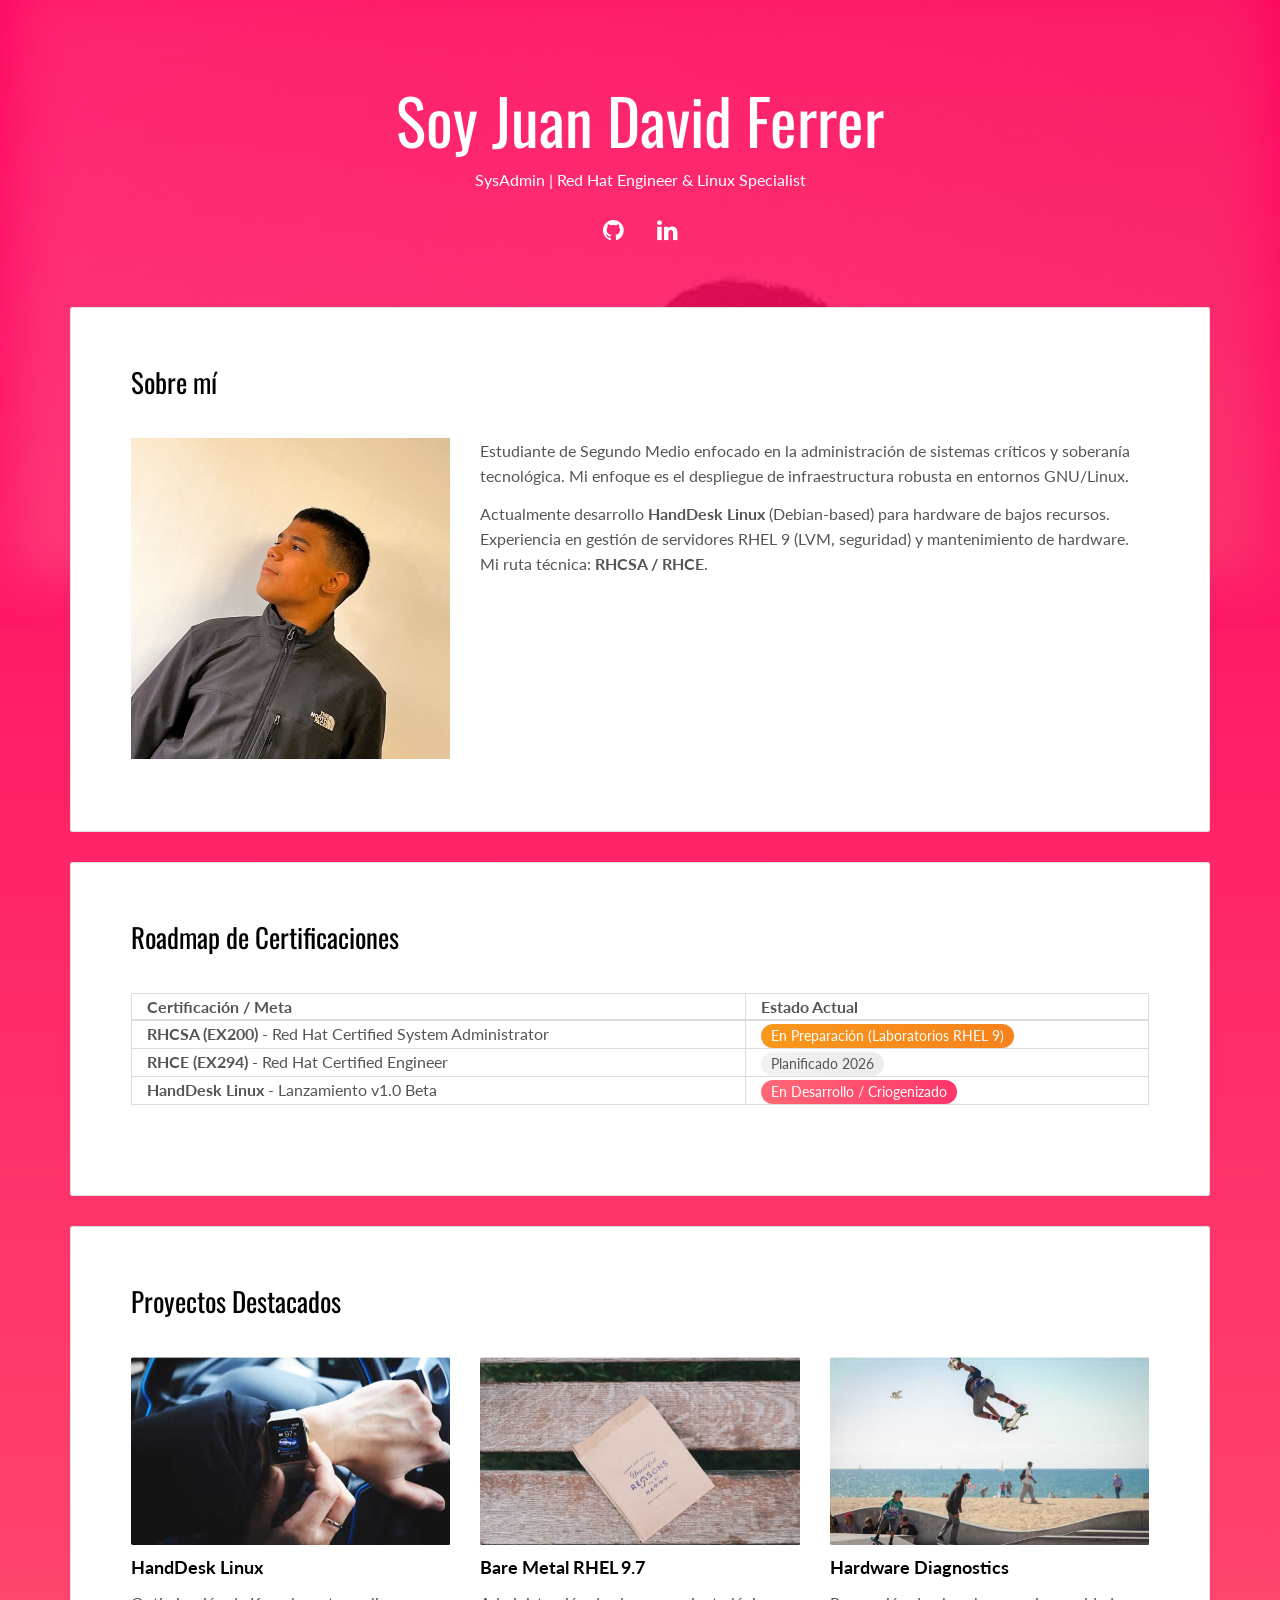
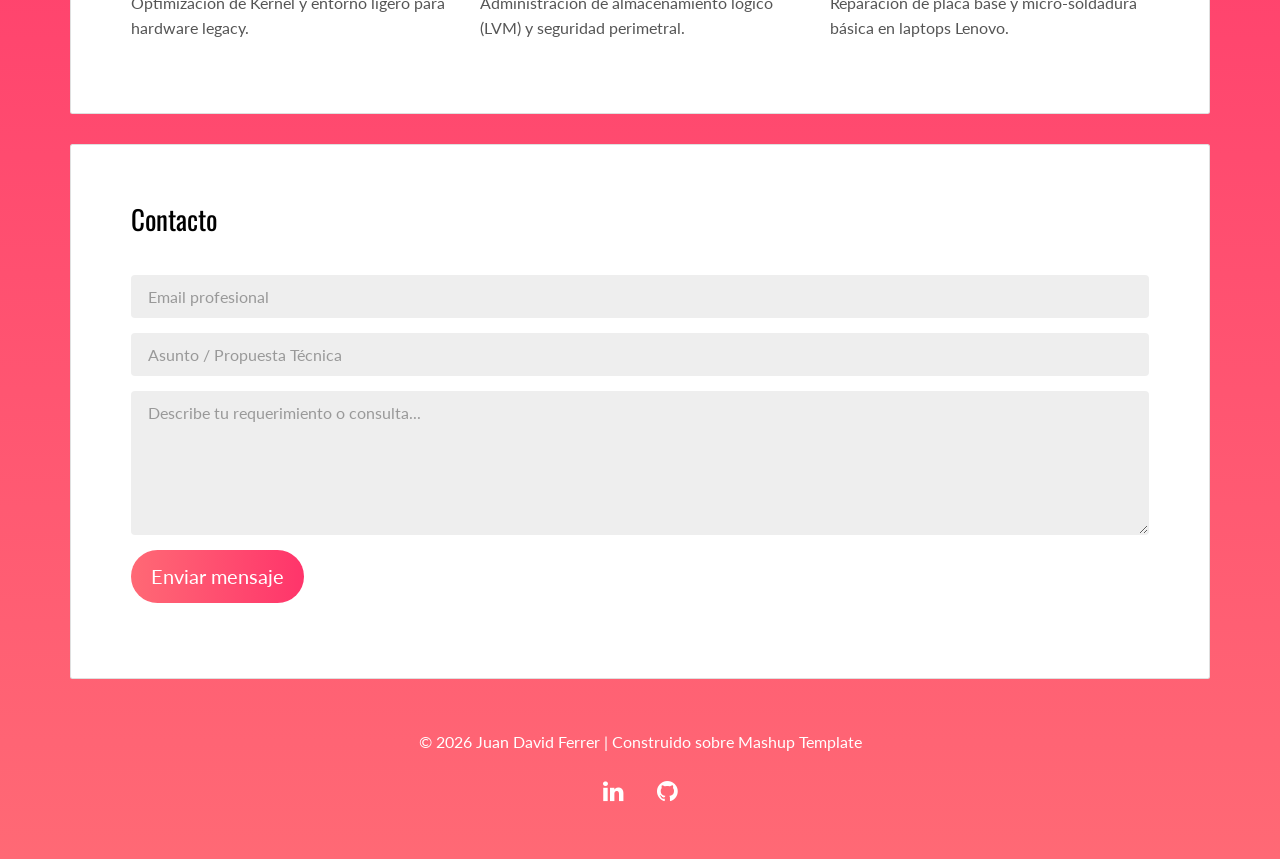
==== commit d390ef4a: "Update components.html" ====
--- a/components.html
+++ b/components.html
@@ -1,225 +1,160 @@
 <!DOCTYPE html>
-<html lang="en">
+<html lang="es">
 
 <head>
   <meta charset="UTF-8">
   <meta content="IE=edge" http-equiv="X-UA-Compatible">
   <meta content="width=device-width,initial-scale=1" name="viewport">
-  <meta content="description" name="description">
-  <meta name="google" content="notranslate" />
-  <meta content="Mashup templates have been developped by Orson.io team" name="author">
+  <meta content="Portfolio profesional de Juan David Ferrer - SysAdmin & Red Hat Engineer" name="description">
+  <meta name="author" content="Juan David Ferrer">
+  <title>Juan David Ferrer | SysAdmin & Linux Specialist</title>
 
-  <!-- Disable tap highlight on IE -->
-  <meta name="msapplication-tap-highlight" content="no">
-  
   <link rel="apple-touch-icon" sizes="180x180" href="./assets/apple-icon-180x180.png">
   <link href="./assets/favicon.ico" rel="icon">
+  <link href="./main.d8e0d294.css" rel="stylesheet">
+</head>
 
-  <title>Title page</title>  
+<body class="">
 
-<link href="./main.d8e0d294.css" rel="stylesheet"></head>
+  <div class="background-color-layer" style="background-image: url('assets/images/img-01.jpg')"></div>
+  <main class="content-wrapper">
+    <header class="white-text-container section-container">
+      <div class="text-center">
+        <h1>Soy Juan David Ferrer</h1>
+        <p>SysAdmin | Red Hat Engineer & Linux Specialist</p>
+        <p>
+          <a class="fa-icon fa-icon-2x" href="https://github.com/" title="GitHub">
+            <i class="fa fa-github"></i>
+          </a>
+          <a class="fa-icon fa-icon-2x" href="https://linkedin.com/" title="LinkedIn">
+            <i class="fa fa-linkedin"></i>
+          </a>
+        </p>
+      </div>
+    </header>
 
-<body class="white">
+    <div class="container">
+      <div class="row">
+        <div class="col-xs-12">
 
-
-<!-- Add your site or app content here -->
-  <div class="container">
-    <div class="row">
-      <div class="col-xs-12 col-md-6">
-
-        <div class="template-example">
-          <h2 class="template-title-example">Text</h2>
-          <p>This is bold and this is semi bold and <b>this is extra bold</b>. This is italic and this is extra light and this is light
-          and this is regular. Lorem ipsum dolor sit amet, consectetur adipisicing elit, sed do eiusmod
-          tempor incididunt ut labore et dolore magna aliqua. Ut enim ad minim veniam,
-          quis nostrud exercitation ullamco laboris nisi ut aliquip ex ea commodo
-          consequat. Duis aute irure dolor in reprehenderit in voluptate velit esse
-          cillum dolore eu fugiat nulla pariatur. Excepteur sint occaecat cupidatat non
-          proident, sunt in culpa qui officia deserunt mollit anim id est laborum.
-          </p>
-        </div>
-
-        <div class="template-example">
-          <h2 class="template-title-example">Headings</h2>
-          
-          <table class="table table-bordered">
-            <tr><td><h1>H1: Heading 1</h1></td></tr>
-            <tr><td><h2>H2: Heading 2</h2></td></tr>
-            <tr><td><h3>H3: Heading 3</h3></td></tr>
-            <tr><td><h4>H4: Heading 4</h4></td></tr>
-          </table>
-          
-        </div>
-
-        
-        <div class="template-example">
-          <h2 class="template-title-example">List</h2>
-          <div class="row">
-            <div class="col-md-6">
-              <h3 class="template-title-example">Ordered</h3>
-              <ul>
-                <li>Consectetur adipiscing elit</li>
-                <li>Integer molestie lorem at massa</li>
-                <li>Facilisis in pretium nisl aliquet</li>
-                <li>Nulla volutpat aliquam velit</li>
-              </ul>
-            </div>
-            <div class="col-md-6">
-              <h3 class="template-title-example">Number</h3>
-              <ol>
-                <li>Consectetur adipiscing elit</li>
-                <li>Integer molestie lorem at massa</li>
-                <li>Facilisis in pretium nisl aliquet</li>
-                <li>Nulla volutpat aliquam velit</li>
-              </ol>
-            </div>
-          </div>
-        </div>
-        
-      </div>
-
-      <div class="col-xs-12 col-md-6">
-        <div class="template-example">
-          <h2 class="template-title-example">Icons</h2>
-          
-          <div class="row">
-            <div class="col-md-6">
-              <h3 class="template-title-example">Social Round</h2>
-              <ul class="list-icons">
-                <li>
-                  <a href="" class="social-round-icon fa-icon">
-                    <i class="fa fa-facebook"></i>
-                  </a>
-                </li>
-                <li>
-                  <a href="" class="social-round-icon fa-icon">
-                    <i class="fa fa-twitter"></i>
-                  </a>
-                </li>
-                <li>
-                  <a href="" class="social-round-icon fa-icon">
-                    <i class="fa fa-linkedin"></i>
-                  </a>
-                </li>
-                <li>
-                  <a href="" class="social-round-icon fa-icon">
-                    <i class="fa fa-instagram"></i>
-                  </a>
-                </li>
-              </ul>
-            </div>
-            <div class="col-md-6">
-               <h3 class="template-title-example">Basic Icons</h2>
-                <ul class="list-icons">
-                  <li>
-                    <span class="fa-icon">
-                      <i class="fa fa-facebook"></i>
-                    </span>
-                  </li>
-                  <li>
-                    <span class="fa-icon">
-                      <i class="fa fa-twitter"></i>
-                    </span>
-                  </li>
-                  <li>
-                    <span class="fa-icon">
-                      <i class="fa fa-linkedin"></i>
-                    </span>
-                  </li>
-                  <li>
-                    <span class="fa-icon">
-                      <i class="fa fa-instagram"></i>
-                    </span>
-                  </li>
-                </ul>
-            </div>
-
-          </div>
-
-
-          
-
-
-        </div>
-
-        <div class="template-example">
-          <h2 class="template-title-example">Buttons</h2>
-          <div class="row">
-            <div class="col-md-6">
-              <h3 class="template-title-example">Primary</h2>
+          <div class="card">
+            <div class="card-block">
+              <h2>Sobre mí</h2>
               <div class="row">
-                  <div class="col-md-6">
-                  <p><a href="" class="btn btn-primary btn-lg">Primary Large</a></p>
-                  <p><a href="" class="btn btn-primary">Primary </a></p>
-                  <p><a href="" class="btn btn-primary btn-sm">Primary Small</a></p>
+                <div class="col-md-4">
+                  <p><img src="./assets/images/img-01.jpg" class="img-responsive" alt="Juan David Ferrer"></p>
                 </div>
-              </div>
-
-              <h3 class="template-title-example">Default</h2>
-              <div class="row">
-                  <div class="col-md-6">
-                  <p><a href="" class="btn btn-default btn-lg">Default Large</a></p>
-                  <p><a href="" class="btn btn-default">Default </a></p>
-                  <p><a href="" class="btn btn-default btn-sm">Default Small</a></p>
-                </div>
-              </div>
-
-            </div>
-
-            <div class="col-md-6">
-              <h3 class="template-title-example">Secondary</h2>
-              <div class="row">
-                  <div class="col-md-6">
-                  <p><a href="" class="btn btn-info btn-lg">Secondary Large</a></p>
-                  <p><a href="" class="btn btn-info">Secondary </a></p>
-                  <p><a href="" class="btn btn-info btn-sm">Secondary Small</a></p>
+                <div class="col-md-8">
+                  <p>Estudiante de Segundo Medio enfocado en la administración de sistemas críticos y soberanía tecnológica. Mi enfoque es el despliegue de infraestructura robusta en entornos GNU/Linux.</p>
+                  <p>Actualmente desarrollo <strong>HandDesk Linux</strong> (Debian-based) para hardware de bajos recursos. Experiencia en gestión de servidores RHEL 9 (LVM, seguridad) y mantenimiento de hardware. Mi ruta técnica: <strong>RHCSA / RHCE</strong>.</p>
                 </div>
               </div>
             </div>
           </div>
+
+          <div class="card">
+            <div class="card-block">
+              <h2>Roadmap de Certificaciones</h2>
+              <div class="template-example">
+                <table class="table table-bordered">
+                  <thead>
+                    <tr>
+                      <th>Certificación / Meta</th>
+                      <th>Estado Actual</th>
+                    </tr>
+                  </thead>
+                  <tbody>
+                    <tr>
+                      <td><strong>RHCSA (EX200)</strong> - Red Hat Certified System Administrator</td>
+                      <td><span class="btn btn-info btn-sm" style="padding: 2px 10px; cursor: default;">En Preparación (Laboratorios RHEL 9)</span></td>
+                    </tr>
+                    <tr>
+                      <td><strong>RHCE (EX294)</strong> - Red Hat Certified Engineer</td>
+                      <td><span class="btn btn-default btn-sm" style="padding: 2px 10px; cursor: default;">Planificado 2026</span></td>
+                    </tr>
+                    <tr>
+                      <td><strong>HandDesk Linux</strong> - Lanzamiento v1.0 Beta</td>
+                      <td><span class="btn btn-primary btn-sm" style="padding: 2px 10px; cursor: default;">En Desarrollo / Criogenizado</span></td>
+                    </tr>
+                  </tbody>
+                </table>
+              </div>
+            </div>
+          </div>
+
+          <div class="card">
+            <div class="card-block">
+              <h2>Proyectos Destacados</h2>
+              <div class="row">
+                <div class="col-md-4">
+                  <img src="./assets/images/img-02.jpg" class="img-responsive" alt="HandDesk Linux">
+                  <h3 class="h5">HandDesk Linux</h3>
+                  <p>Optimización de Kernel y entorno ligero para hardware legacy.</p>
+                </div>
+                <div class="col-md-4">
+                  <img src="./assets/images/img-03.jpg" class="img-responsive" alt="RHEL Server">
+                  <h3 class="h5">Bare Metal RHEL 9.7</h3>
+                  <p>Administración de almacenamiento lógico (LVM) y seguridad perimetral.</p>
+                </div>
+                <div class="col-md-4">
+                  <img src="./assets/images/img-04.jpg" class="img-responsive" alt="Hardware Repair">
+                  <h3 class="h5">Hardware Diagnostics</h3>
+                  <p>Reparación de placa base y micro-soldadura básica en laptops Lenovo.</p>
+                </div>
+              </div>
+            </div>
+          </div>
+
+          <div class="card">
+            <div class="card-block">
+              <h2>Contacto</h2>
+              <form action="" class="reveal-content">
+                <div class="form-group">
+                  <input type="email" class="form-control" id="email" placeholder="Email profesional">
+                </div>
+                <div class="form-group">
+                  <input type="text" class="form-control" id="subject" placeholder="Asunto / Propuesta Técnica">
+                </div>
+                <div class="form-group">
+                  <textarea class="form-control" rows="5" placeholder="Describe tu requerimiento o consulta..."></textarea>
+                </div>
+                <div class="form-group">
+                  <button type="submit" class="btn btn-primary btn-lg">Enviar mensaje</button>
+                </div>
+              </form>
+              <div class="alert alert-success" role="alert" style="margin-top: 20px; display: none;">Mensaje enviado con éxito.</div>
+            </div>
+          </div>
+
         </div>
-        
-        <div class="template-example">
-          <h2 class="template-title-example">Inputs</h2>
-
-            <div class="form-group">
-              <label for="exampleInputEmail1">Email address</label>
-              <input type="email" class="form-control" id="exampleInputEmail1" placeholder="Email">
-            </div>
-
-            <div class="form-group">
-              <select class="form-control">
-                <option>1</option>
-                <option>2</option>
-                <option>3</option>
-                <option>4</option>
-                <option>5</option>
-              </select>
-            </div>
-
-            <div class="form-group">
-              <label class="checkbox-inline">
-                <input 
-                type="checkbox" id="inlineCheckbox1" value="option1"> Email me a copy
-              </label>
-              <label class="checkbox-inline">
-                <input type="checkbox" id="inlineCheckbox2" value="option2"> I am a human
-              </label>
-            </div>
-
-            <div class="form-group">
-              <textarea class="form-control" rows="3" placeholder="Enter your message"></textarea>
-            </div>
-            
-            <div class="alert alert-success" role="alert">Your message was successfully sent</div>
-            <div class="alert alert-danger" role="alert">Your message has not been sent, restart</div>
-        </div>
-
-
-
-
       </div>
     </div>
-  </div>
+  </main>
 
-<script type="text/javascript" src="./main.bc58148c.js"></script>+  <footer class="footer-container white-text-container text-center">
+    <div class="container">
+      <div class="row">
+        <div class="col-xs-12">
+          <p>© 2026 Juan David Ferrer | Construido sobre Mashup Template</p>
+          <p>
+            <a class="fa-icon fa-icon-2x" href="https://linkedin.com/" title="LinkedIn">
+              <i class="fa fa-linkedin"></i>
+            </a>
+            <a class="fa-icon fa-icon-2x" href="https://github.com/" title="GitHub">
+              <i class="fa fa-github"></i>
+            </a>
+          </p>
+        </div>
+      </div>
+    </div>
+  </footer>
+
+  <script>
+    document.addEventListener("DOMContentLoaded", function (event) {
+      scrollRevelation('.card');
+    });
+  </script>
+  <script type="text/javascript" src="./main.bc58148c.js"></script>
+</body>
+
+</html>
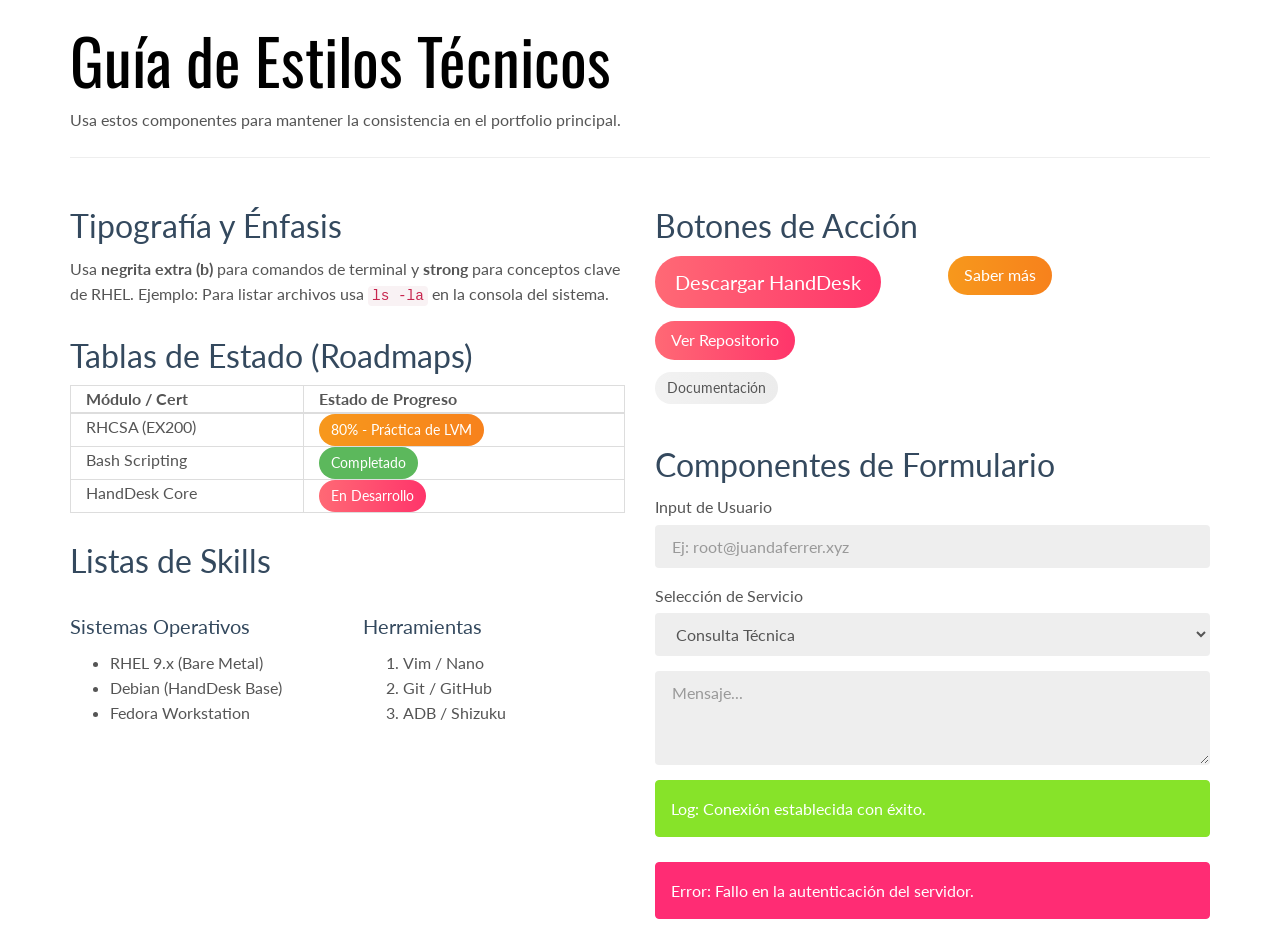
==== commit 6e4401f1: "Update components.html" ====
--- a/components.html
+++ b/components.html
@@ -5,156 +5,114 @@
   <meta charset="UTF-8">
   <meta content="IE=edge" http-equiv="X-UA-Compatible">
   <meta content="width=device-width,initial-scale=1" name="viewport">
-  <meta content="Portfolio profesional de Juan David Ferrer - SysAdmin & Red Hat Engineer" name="description">
+  <meta content="Guía de componentes UI para juandaferrer.xyz" name="description">
   <meta name="author" content="Juan David Ferrer">
-  <title>Juan David Ferrer | SysAdmin & Linux Specialist</title>
+  <title>Componentes | Juan David Ferrer</title>
 
   <link rel="apple-touch-icon" sizes="180x180" href="./assets/apple-icon-180x180.png">
   <link href="./assets/favicon.ico" rel="icon">
   <link href="./main.d8e0d294.css" rel="stylesheet">
 </head>
 
-<body class="">
+<body class="white">
 
-  <div class="background-color-layer" style="background-image: url('assets/images/img-01.jpg')"></div>
-  <main class="content-wrapper">
-    <header class="white-text-container section-container">
-      <div class="text-center">
-        <h1>Soy Juan David Ferrer</h1>
-        <p>SysAdmin | Red Hat Engineer & Linux Specialist</p>
-        <p>
-          <a class="fa-icon fa-icon-2x" href="https://github.com/" title="GitHub">
-            <i class="fa fa-github"></i>
-          </a>
-          <a class="fa-icon fa-icon-2x" href="https://linkedin.com/" title="LinkedIn">
-            <i class="fa fa-linkedin"></i>
-          </a>
-        </p>
+  <div class="container">
+    <div class="row">
+      <div class="col-xs-12">
+        <h1 class="template-title-example">Guía de Estilos Técnicos</h1>
+        <p>Usa estos componentes para mantener la consistencia en el portfolio principal.</p>
+        <hr>
       </div>
-    </header>
 
-    <div class="container">
-      <div class="row">
-        <div class="col-xs-12">
+      <div class="col-xs-12 col-md-6">
 
-          <div class="card">
-            <div class="card-block">
-              <h2>Sobre mí</h2>
-              <div class="row">
-                <div class="col-md-4">
-                  <p><img src="./assets/images/img-01.jpg" class="img-responsive" alt="Juan David Ferrer"></p>
-                </div>
-                <div class="col-md-8">
-                  <p>Estudiante de Segundo Medio enfocado en la administración de sistemas críticos y soberanía tecnológica. Mi enfoque es el despliegue de infraestructura robusta en entornos GNU/Linux.</p>
-                  <p>Actualmente desarrollo <strong>HandDesk Linux</strong> (Debian-based) para hardware de bajos recursos. Experiencia en gestión de servidores RHEL 9 (LVM, seguridad) y mantenimiento de hardware. Mi ruta técnica: <strong>RHCSA / RHCE</strong>.</p>
-                </div>
-              </div>
+        <div class="template-example">
+          <h2 class="template-title-example">Tipografía y Énfasis</h2>
+          <p>Usa <b>negrita extra (b)</b> para comandos de terminal y <strong>strong</strong> para conceptos clave de RHEL.
+          Ejemplo: Para listar archivos usa <code>ls -la</code> en la consola del sistema.</p>
+        </div>
+
+        <div class="template-example">
+          <h2 class="template-title-example">Tablas de Estado (Roadmaps)</h2>
+          <table class="table table-bordered">
+            <thead>
+              <tr><th>Módulo / Cert</th><th>Estado de Progreso</th></tr>
+            </thead>
+            <tbody>
+              <tr><td>RHCSA (EX200)</td><td><span class="btn btn-info btn-sm">80% - Práctica de LVM</span></td></tr>
+              <tr><td>Bash Scripting</td><td><span class="btn btn-success btn-sm">Completado</span></td></tr>
+              <tr><td>HandDesk Core</td><td><span class="btn btn-primary btn-sm">En Desarrollo</span></td></tr>
+            </tbody>
+          </table>
+        </div>
+
+        <div class="template-example">
+          <h2 class="template-title-example">Listas de Skills</h2>
+          <div class="row">
+            <div class="col-md-6">
+              <h3 class="template-title-example">Sistemas Operativos</h3>
+              <ul>
+                <li>RHEL 9.x (Bare Metal)</li>
+                <li>Debian (HandDesk Base)</li>
+                <li>Fedora Workstation</li>
+              </ul>
+            </div>
+            <div class="col-md-6">
+              <h3 class="template-title-example">Herramientas</h3>
+              <ol>
+                <li>Vim / Nano</li>
+                <li>Git / GitHub</li>
+                <li>ADB / Shizuku</li>
+              </ol>
             </div>
           </div>
+        </div>
+      </div>
 
-          <div class="card">
-            <div class="card-block">
-              <h2>Roadmap de Certificaciones</h2>
-              <div class="template-example">
-                <table class="table table-bordered">
-                  <thead>
-                    <tr>
-                      <th>Certificación / Meta</th>
-                      <th>Estado Actual</th>
-                    </tr>
-                  </thead>
-                  <tbody>
-                    <tr>
-                      <td><strong>RHCSA (EX200)</strong> - Red Hat Certified System Administrator</td>
-                      <td><span class="btn btn-info btn-sm" style="padding: 2px 10px; cursor: default;">En Preparación (Laboratorios RHEL 9)</span></td>
-                    </tr>
-                    <tr>
-                      <td><strong>RHCE (EX294)</strong> - Red Hat Certified Engineer</td>
-                      <td><span class="btn btn-default btn-sm" style="padding: 2px 10px; cursor: default;">Planificado 2026</span></td>
-                    </tr>
-                    <tr>
-                      <td><strong>HandDesk Linux</strong> - Lanzamiento v1.0 Beta</td>
-                      <td><span class="btn btn-primary btn-sm" style="padding: 2px 10px; cursor: default;">En Desarrollo / Criogenizado</span></td>
-                    </tr>
-                  </tbody>
-                </table>
-              </div>
+      <div class="col-xs-12 col-md-6">
+        
+        <div class="template-example">
+          <h2 class="template-title-example">Botones de Acción</h2>
+          <div class="row">
+            <div class="col-md-6">
+              <p><a href="#" class="btn btn-primary btn-lg">Descargar HandDesk</a></p>
+              <p><a href="#" class="btn btn-primary">Ver Repositorio</a></p>
+              <p><a href="#" class="btn btn-default btn-sm">Documentación</a></p>
+            </div>
+            <div class="col-md-6">
+              <p><a href="#" class="btn btn-info">Saber más</a></p>
             </div>
           </div>
+        </div>
 
-          <div class="card">
-            <div class="card-block">
-              <h2>Proyectos Destacados</h2>
-              <div class="row">
-                <div class="col-md-4">
-                  <img src="./assets/images/img-02.jpg" class="img-responsive" alt="HandDesk Linux">
-                  <h3 class="h5">HandDesk Linux</h3>
-                  <p>Optimización de Kernel y entorno ligero para hardware legacy.</p>
-                </div>
-                <div class="col-md-4">
-                  <img src="./assets/images/img-03.jpg" class="img-responsive" alt="RHEL Server">
-                  <h3 class="h5">Bare Metal RHEL 9.7</h3>
-                  <p>Administración de almacenamiento lógico (LVM) y seguridad perimetral.</p>
-                </div>
-                <div class="col-md-4">
-                  <img src="./assets/images/img-04.jpg" class="img-responsive" alt="Hardware Repair">
-                  <h3 class="h5">Hardware Diagnostics</h3>
-                  <p>Reparación de placa base y micro-soldadura básica en laptops Lenovo.</p>
-                </div>
-              </div>
-            </div>
+        <div class="template-example">
+          <h2 class="template-title-example">Componentes de Formulario</h2>
+          <div class="form-group">
+            <label>Input de Usuario</label>
+            <input type="text" class="form-control" placeholder="Ej: root@juandaferrer.xyz">
+          </div>
+          
+          <div class="form-group">
+            <label>Selección de Servicio</label>
+            <select class="form-control">
+              <option>Consulta Técnica</option>
+              <option>Propuesta de Proyecto</option>
+              <option>Soporte Linux</option>
+            </select>
           </div>
 
-          <div class="card">
-            <div class="card-block">
-              <h2>Contacto</h2>
-              <form action="" class="reveal-content">
-                <div class="form-group">
-                  <input type="email" class="form-control" id="email" placeholder="Email profesional">
-                </div>
-                <div class="form-group">
-                  <input type="text" class="form-control" id="subject" placeholder="Asunto / Propuesta Técnica">
-                </div>
-                <div class="form-group">
-                  <textarea class="form-control" rows="5" placeholder="Describe tu requerimiento o consulta..."></textarea>
-                </div>
-                <div class="form-group">
-                  <button type="submit" class="btn btn-primary btn-lg">Enviar mensaje</button>
-                </div>
-              </form>
-              <div class="alert alert-success" role="alert" style="margin-top: 20px; display: none;">Mensaje enviado con éxito.</div>
-            </div>
+          <div class="form-group">
+            <textarea class="form-control" rows="3" placeholder="Mensaje..."></textarea>
           </div>
+          
+          <div class="alert alert-success" role="alert">Log: Conexión establecida con éxito.</div>
+          <div class="alert alert-danger" role="alert">Error: Fallo en la autenticación del servidor.</div>
+        </div>
 
-        </div>
       </div>
     </div>
-  </main>
+  </div>
 
-  <footer class="footer-container white-text-container text-center">
-    <div class="container">
-      <div class="row">
-        <div class="col-xs-12">
-          <p>© 2026 Juan David Ferrer | Construido sobre Mashup Template</p>
-          <p>
-            <a class="fa-icon fa-icon-2x" href="https://linkedin.com/" title="LinkedIn">
-              <i class="fa fa-linkedin"></i>
-            </a>
-            <a class="fa-icon fa-icon-2x" href="https://github.com/" title="GitHub">
-              <i class="fa fa-github"></i>
-            </a>
-          </p>
-        </div>
-      </div>
-    </div>
-  </footer>
-
-  <script>
-    document.addEventListener("DOMContentLoaded", function (event) {
-      scrollRevelation('.card');
-    });
-  </script>
   <script type="text/javascript" src="./main.bc58148c.js"></script>
 </body>
-
 </html>
